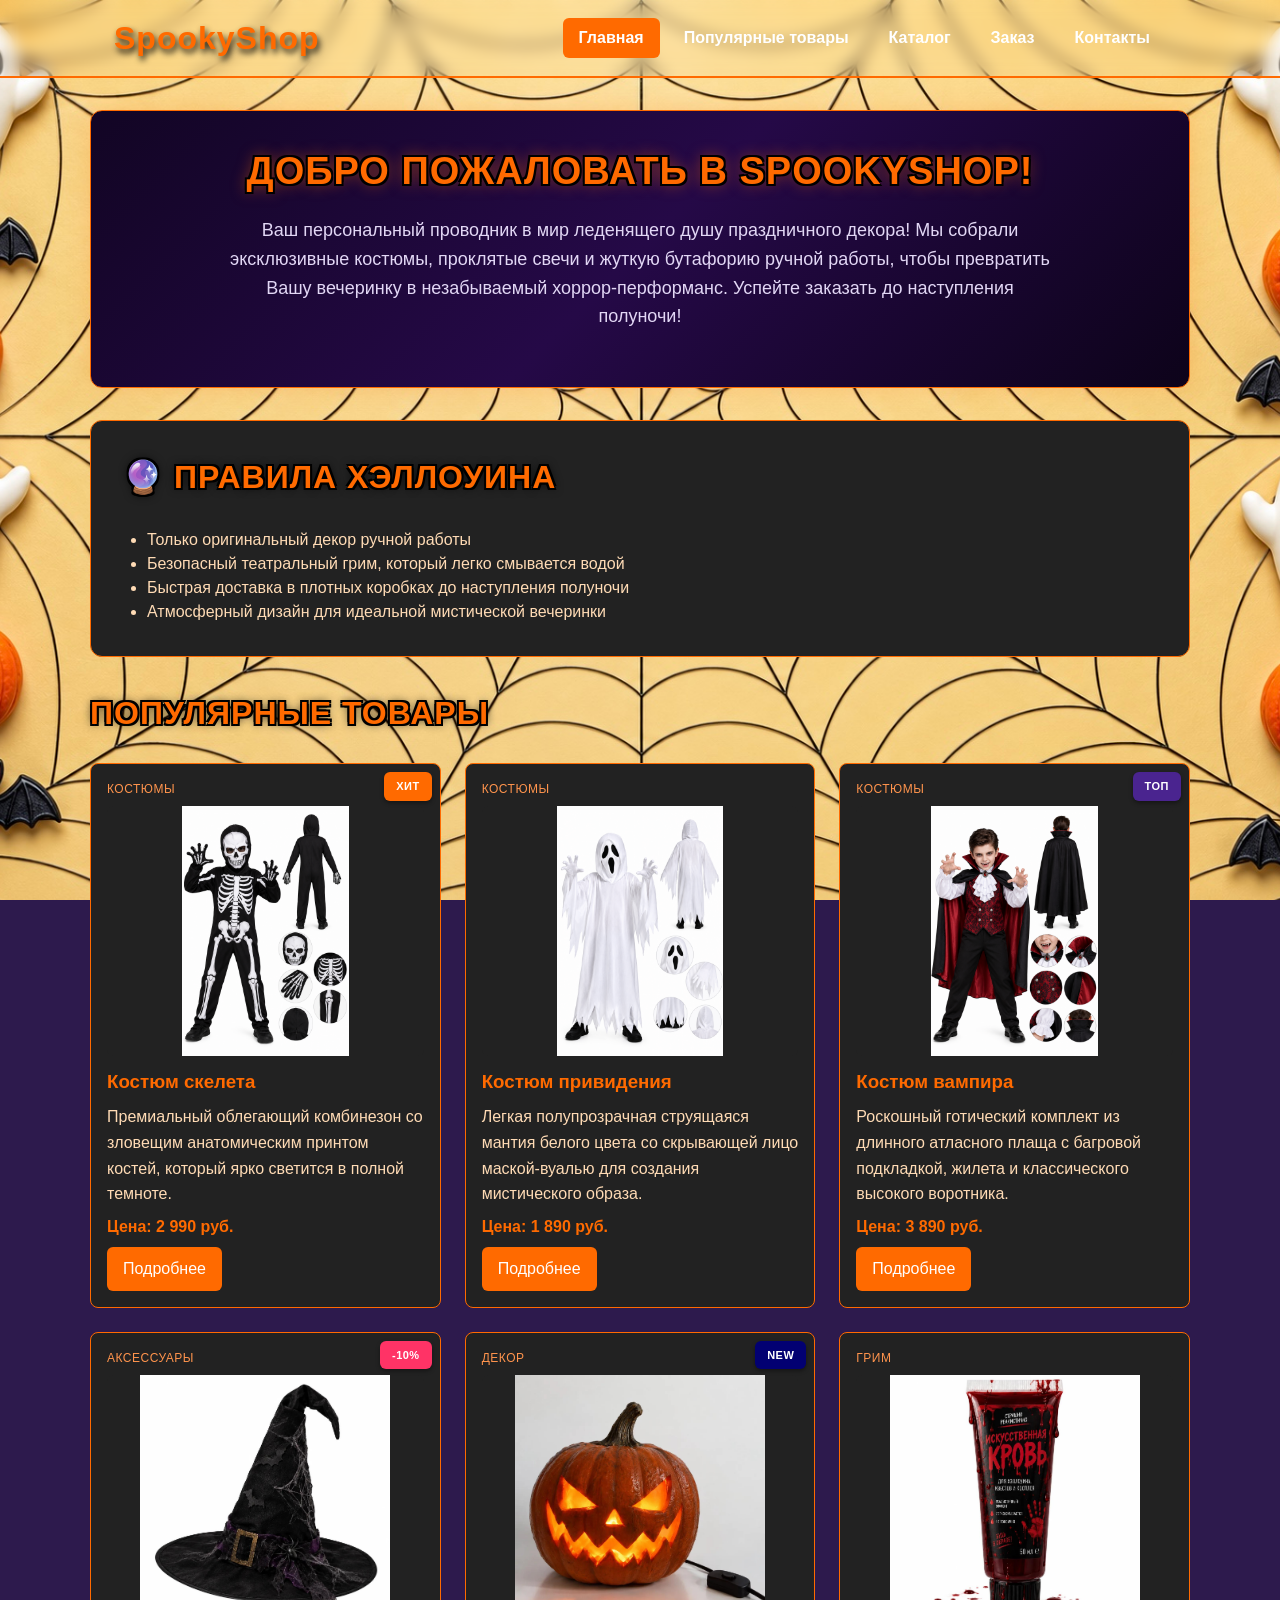
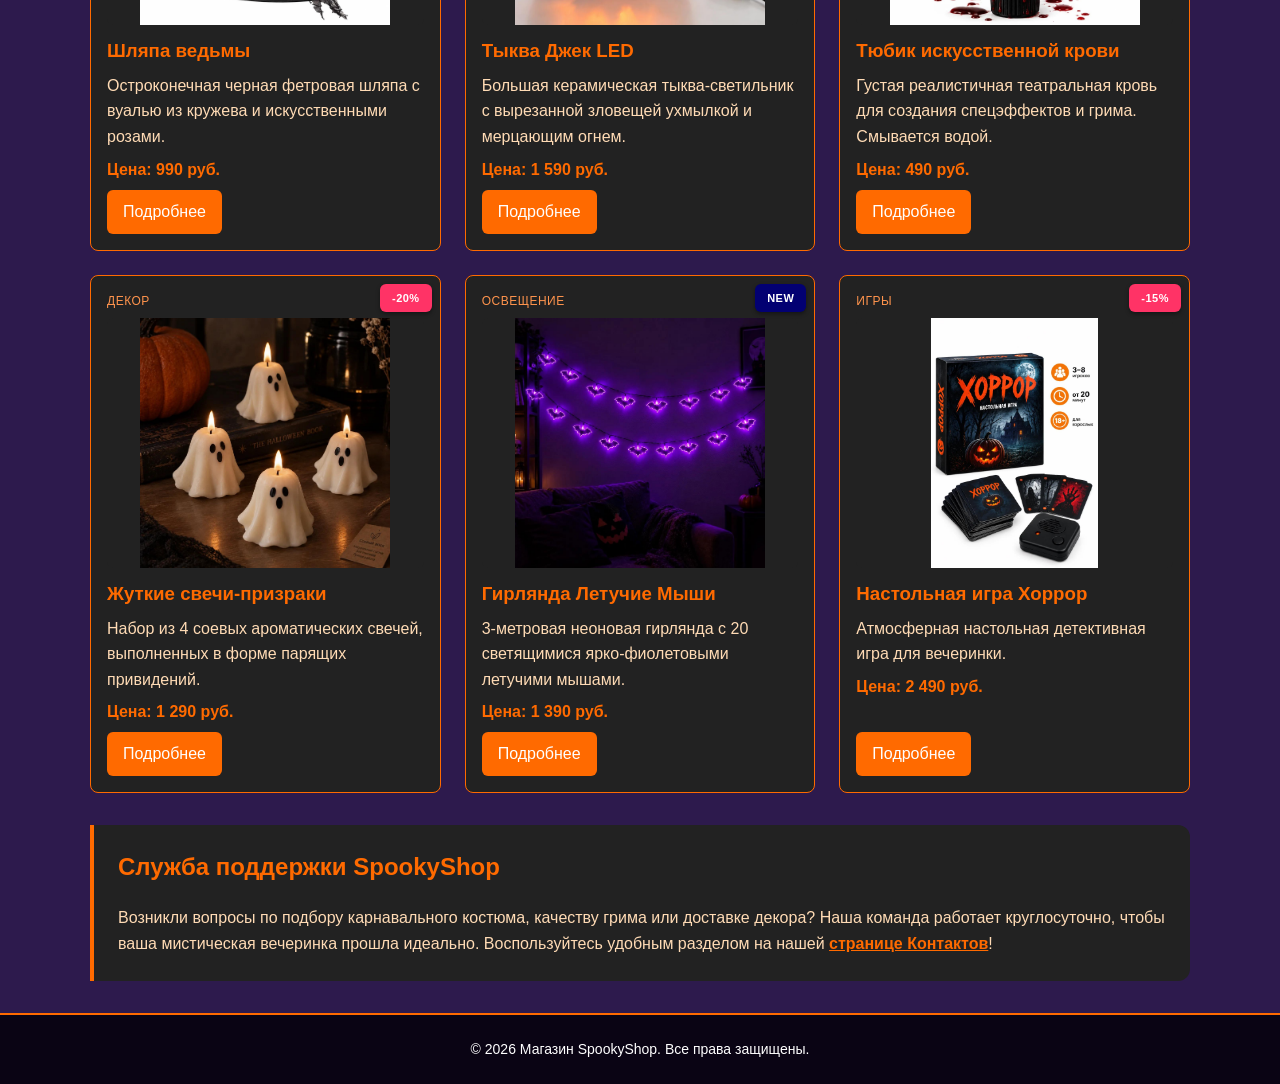
==== index.html @ b0ec61a9 "Add files via upload" ====
<!DOCTYPE html>
<html lang="ru">
<head>
  <meta charset="UTF-8">
  <meta name="viewport" content="width=device-width, initial-scale=1.0">
  <meta name="description" content="Магазин жуткого декора SpookyShop: эксклюзивные костюмы, проклятые свечи и бутафория ручной работы на Хэллоуин.">
  <meta property="og:type" content="website">
  <meta property="og:title" content="SpookyShop — Магазин декора и костюмов на Хэллоуин">
  <meta property="og:description" content="Закажите эксклюзивный хэллоуинский декор ручной работы и карнавальные костюмы с доставкой до полуночи!">
  <meta property="og:image" content="https://natashaaannn.github.io/images/skeleton.png">
  <title>SpookyShop</title>
  <link rel="stylesheet" href="css/style.css">
  <script src="js/main.js" defer></script>
</head>
<body>

  <header class="site-header">
    <div class="site-header__inner">
      <a class="site-header__logo" href="index.html">SpookyShop</a>
      <nav class="site-nav" aria-label="Основная навигация">
        <ul class="site-nav__list">
          <li class="site-nav__item"><a class="site-nav__link site-nav__link--active" href="index.html">Главная</a></li>
          <li class="site-nav__item"><a class="site-nav__link" href="index.html#popular">Популярные товары</a></li>
          <li class="site-nav__item"><a class="site-nav__link" href="catalog.html">Каталог</a></li>
          <li class="site-nav__item"><a class="site-nav__link" href="order.html">Заказ</a></li>
          <li class="site-nav__item"><a class="site-nav__link" href="contacts.html">Контакты</a></li>
        </ul>
      </nav>
    </div>
  </header>

  <main class="main-content">
    <section class="hero">
      <h1 class="hero__title">Добро пожаловать в SpookyShop!</h1>
      <p class="hero__text">
        Ваш персональный проводник в мир леденящего душу праздничного декора! 
        Мы собрали эксклюзивные костюмы, проклятые свечи и жуткую бутафорию ручной работы, 
        чтобы превратить Вашу вечеринку в незабываемый хоррор-перформанс. 
        Успейте заказать до наступления полуночи!
      </p>
    </section>

    <section class="section section--card" id="advantages">
      <h2 class="section__title">🔮 ПРАВИЛА ХЭЛЛОУИНА</h2>
      <ul class="section__list">
        <li>Только оригинальный декор ручной работы</li>
        <li>Безопасный театральный грим, который легко смывается водой</li>
        <li>Быстрая доставка в плотных коробках до наступления полуночи</li>
        <li>Атмосферный дизайн для идеальной мистической вечеринки</li>
      </ul>
    </section>

    <section class="section" id="popular">
      <h2 class="section__title">Популярные товары</h2>
      <div class="products-grid">
        <!-- 1. Костюм скелета -->
        <article class="product-card">
          <span class="product-card__badge product-card__badge--hit">ХИТ</span>
          <span class="product-card__category">Костюмы</span>
          <img class="product-card__image" src="images/skeleton.png" alt="Костюм скелета">
          <h3 class="product-card__title">Костюм скелета</h3>
          <p class="product-card__description">Премиальный облегающий комбинезон со зловещим анатомическим принтом костей, который ярко светится в полной темноте.</p>
          <p class="product-card__price">Цена: 2 990 руб.</p>
          <a class="button button--primary product-card__button" href="product.html">Подробнее</a>
        </article>

        <!-- 2. Костюм привидения -->
        <article class="product-card">
          <span class="product-card__category">Костюмы</span>
          <img class="product-card__image" src="images/ghost.png" alt="Костюм привидения">
          <h3 class="product-card__title">Костюм привидения</h3>
          <p class="product-card__description">Легкая полупрозрачная струящаяся мантия белого цвета со скрывающей лицо маской-вуалью для создания мистического образа.</p>
          <p class="product-card__price">Цена: 1 890 руб.</p>
          <a class="button button--primary product-card__button" href="product.html">Подробнее</a>
        </article>

        <!-- 3. Костюм вампира -->
        <article class="product-card">
          <span class="product-card__badge product-card__badge--top">ТОП</span>
          <span class="product-card__category">Костюмы</span>
          <img class="product-card__image" src="images/vampire.png" alt="Костюм вампира">
          <h3 class="product-card__title">Костюм вампира</h3>
          <p class="product-card__description">Роскошный готический комплект из длинного атласного плаща с багровой подкладкой, жилета и классического высокого воротника.</p>
          <p class="product-card__price">Цена: 3 890 руб.</p>
          <a class="button button--primary product-card__button" href="product.html">Подробнее</a>
        </article>

        <!-- 4. Шляпа ведьмы -->
        <article class="product-card">
          <span class="product-card__badge product-card__badge--discount">-10%</span>
          <span class="product-card__category">Аксессуары</span>
          <img class="product-card__image" src="images/witch.png" alt="Шляпа ведьмы">
          <h3 class="product-card__title">Шляпа ведьмы</h3>
          <p class="product-card__description">Остроконечная черная фетровая шляпа с вуалью из кружева и искусственными розами.</p>
          <p class="product-card__price">Цена: 990 руб.</p>
          <a class="button button--primary product-card__button" href="product.html">Подробнее</a>
        </article>

        <!-- 5. Тыква -->
        <article class="product-card">
          <span class="product-card__badge product-card__badge--new">NEW</span>
          <span class="product-card__category">Декор</span>
          <img class="product-card__image" src="images/pumpkin.png" alt="Тыква Джек">
          <h3 class="product-card__title">Тыква Джек LED</h3>
          <p class="product-card__description">Большая керамическая тыква-светильник с вырезанной зловещей ухмылкой и мерцающим огнем.</p>
          <p class="product-card__price">Цена: 1 590 руб.</p>
          <a class="button button--primary product-card__button" href="product.html">Подробнее</a>
        </article>

        <!-- 6. Тюбик искусственной крови -->
        <article class="product-card">
          <span class="product-card__category">Грим</span>
          <img class="product-card__image" src="images/blood.png" alt="Искусственная кровь">
          <h3 class="product-card__title">Тюбик искусственной крови</h3>
          <p class="product-card__description">Густая реалистичная театральная кровь для создания спецэффектов и грима. Смывается водой.</p>
          <p class="product-card__price">Цена: 490 руб.</p>
          <a class="button button--primary product-card__button" href="product.html">Подробнее</a>
        </article>

        <!-- 7. Свечи -->
        <article class="product-card">
          <span class="product-card__badge product-card__badge--discount">-20%</span>
          <span class="product-card__category">Декор</span>
          <img class="product-card__image" src="images/candle.png" alt="Свечи-призраки">
          <h3 class="product-card__title">Жуткие свечи-призраки</h3>
          <p class="product-card__description">Набор из 4 соевых ароматических свечей, выполненных в форме парящих привидений.</p>
          <p class="product-card__price">Цена: 1 290 руб.</p>
          <a class="button button--primary product-card__button" href="product.html">Подробнее</a>
        </article>

        <!-- 8. Фиолетовая гирлянда -->
        <article class="product-card">
          <span class="product-card__badge product-card__badge--new">NEW</span>
          <span class="product-card__category">Освещение</span>
          <img class="product-card__image" src="images/garland.png" alt="Гирлянда Летучие Мыши">
          <h3 class="product-card__title">Гирлянда Летучие Мыши</h3>
          <p class="product-card__description">3-метровая неоновая гирлянда с 20 светящимися ярко-фиолетовыми летучими мышами.</p>
          <p class="product-card__price">Цена: 1 390 руб.</p>
          <a class="button button--primary product-card__button" href="product.html">Подробнее</a>
        </article>

        <!-- 9. Настольная игра -->
        <article class="product-card">
          <span class="product-card__badge product-card__badge--discount">-15%</span>
          <span class="product-card__category">Игры</span>
          <img class="product-card__image" src="images/game.png" alt="Настольная игра Хоррор">
          <h3 class="product-card__title">Настольная игра Хоррор</h3>
          <p class="product-card__description">Атмосферная настольная детективная игра для вечеринки.</p>
          <p class="product-card__price">Цена: 2 490 руб.</p>
          <a class="button button--primary product-card__button" href="product.html">Подробнее</a>
        </article>
      </div>

      <aside class="aside-info">
        <h2 class="aside-info__title">Служба поддержки SpookyShop</h2>
        <p class="aside-info__text">
          Возникли вопросы по подбору карнавального костюма, качеству грима или доставке декора? Наша команда работает круглосуточно, чтобы ваша мистическая вечеринка прошла идеально. Воспользуйтесь удобным разделом на нашей <a href="contacts.html" class="aside-info__link">странице Контактов</a>!
        </p>
      </aside>
    </section>
  </main>

  <footer class="site-footer">
    <div class="site-footer__inner">
      <p class="site-footer__copy">&copy; 2026 Магазин SpookyShop. Все права защищены.</p>
    </div>
  </footer>

</body>
</html>
---- css/style.css ----
:root {
  --color-bg: #2d1a4d;
  --color-text: #ff6a00;
  --color-muted: #ff944d;
  --color-primary: #ff6a00;
  --color-primary-dark: #cc5200;
  --color-border: #ff6a00;
  --color-border-input: #ff6a00;
  --color-surface: #0a0414;
  --color-surface-card: #222222;
  --color-surface-accent: #6f666a;
  --color-surface-aside: #222222;
  --color-danger: #ff3366;
  --color-success: #00ff66;
  --color-success-bg: rgba(0, 255, 102, 0.1);
  --color-white: #ffffff;

  --space-xs: 4px;
  --space-sm: 8px;
  --space-md: 16px;
  --space-lg: 24px;
  --space-xl: 32px;

  --radius-sm: 6px;
  --radius-md: 8px;
  --radius-lg: 12px;

  --container-width: 1100px;
}

* {
  box-sizing: border-box;
}

body {
  margin: 0;
  font-family: Arial, sans-serif;
  line-height: 1.5;
  color: var(--color-text);
  background-color: var(--color-bg);
  background-image: url('../images/fon.png');
  background-size: cover;
  background-repeat: no-repeat;
  background-attachment: fixed;
  background-position: center;


display: flex;
  flex-direction: column;
  min-height: 100vh;
}


.main-content {
  flex: 1 0 auto;
}

header,
main,
footer {
  background-color: transparent !important;
}

html {
  scroll-behavior: smooth;
}

.button {
  display: inline-block;
  padding: 10px var(--space-md);
  font: inherit;
  text-decoration: none;
  border-radius: var(--radius-sm);
  border: none;
  cursor: pointer;
  transition: background-color 0.2s ease, color 0.2s ease;
}

.button--primary {
  color: var(--color-white);
  background-color: var(--color-primary);
}

.button--primary:hover {
  background-color: var(--color-primary-dark);
  color: var(--color-white);
}

.button--secondary {
  color: var(--color-primary);
  background-color: transparent;
  border: 1px solid var(--color-primary);
}

.button--secondary:hover {
  color: var(--color-white);
  background-color: var(--color-primary);
}

.button:focus-visible {
  outline: 2px solid var(--color-primary);
  outline-offset: 2px;
}

.button:disabled,
.button--disabled {
  opacity: 0.6;
  cursor: not-allowed;
}


/* Блок шапки сайта */
.site-header {
  background-color: rgba(10, 4, 20, 0.95);
  backdrop-filter: blur(8px);
  border-bottom: 2px solid var(--color-primary);
  position: sticky;
  top: 0;
  z-index: 100;
  padding: 10px 0;
}

.site-header__inner {
  max-width: var(--container-width);
  margin: 0 auto;
  padding: 0 var(--space-lg);
  display: flex;
  justify-content: space-between;
  align-items: center;
}

.site-header__logo {
  font-weight: 700;
  color: var(--color-primary);
  text-decoration: none;
  font-size: 32px;
  letter-spacing: 1px;
  padding: var(--space-xs) 0;
  text-shadow: 2px 4px 6px rgba(0, 0, 0, 0.9);
}

/* Блок навигации */
.site-nav__list {
  display: flex;
  flex-wrap: wrap;
  align-items: center;
  gap: var(--space-sm);
  padding: 0;
  margin: 0;
  list-style: none;
}

.site-nav__link {
  display: inline-block;
  padding: var(--space-sm) var(--space-md);
  color: #ffffff;
  text-decoration: none;
  border-radius: var(--radius-sm);
  font-weight: 700;
  font-size: 16px;
  transition: background-color 0.2s ease, color 0.2s ease;
}

.site-nav__link:hover,
.site-nav__link--active {
  color: var(--color-white);
  background-color: var(--color-primary);
}

.site-nav__link:focus-visible {
  outline: 2px solid var(--color-primary);
  outline-offset: 3px;
}

.hero {
  max-width: var(--container-width);
  margin: var(--space-xl) auto;
  padding: var(--space-xl) var(--space-lg);
  background: linear-gradient(135deg, #120524 0%, #250947 50%, #0d031a 100%);
  border: 1px solid var(--color-border);
  border-radius: var(--radius-lg);
  color: var(--color-white);
  box-shadow: 0 0 25px rgba(255, 106, 0, 0.2);
  text-align: center;
}

.hero__title {
  margin-top: 0;
  font-size: 38px;
  color: #ff6a00;
  text-transform: uppercase;
  letter-spacing: 1px;
  text-shadow:
    2px 2px 0px #000000,
    -2px -2px 0px #000000,
    2px -2px 0px #000000,
    -2px 2px 0px #000000,
    0 0 15px rgba(255, 106, 0, 0.6);
  margin-bottom: var(--space-md);
}

.hero__text {
  max-width: 820px;
  margin: 0 auto var(--space-lg);
  font-size: 18px;
  line-height: 1.6;
  color: #e2d7f5;
}

.section {
  max-width: var(--container-width);
  margin: 0 auto var(--space-xl);
  scroll-margin-top: 100px;
}

.section--card {
  background-color: var(--color-surface-card) !important;
  padding: var(--space-xl) !important;
  border-radius: var(--radius-lg) !important;
  border: 1px solid var(--color-border) !important;
  margin: var(--space-xl) auto !important;
  box-sizing: border-box !important;
  color: #ffdbb5;
}

.section__title {
  margin-top: 0;
  color: var(--color-primary);
  text-shadow:
    2px 2px 0px #000000,
    -2px -2px 0px #000000,
    2px -2px 0px #000000,
    -2px 2px 0px #000000,
    0 0 10px rgba(0, 0, 0, 0.9);
  font-size: 32px;
  text-transform: uppercase;
  letter-spacing: 1px;
}

.section__list {
  margin-bottom: 0;
  padding-left: var(--space-lg);
  margin-top: var(--space-sm);
}

/* Блок сетки товаров */
.products-grid {
  display: grid;
  grid-template-columns: repeat(3, 1fr);
  gap: var(--space-lg);
}

/* Блок карточки товара */
.product-card {
  position: relative;
  display: flex;
  flex-direction: column;
  gap: var(--space-sm);
  padding: var(--space-md);
  border: 1px solid var(--color-border);
  border-radius: var(--radius-md);
  background-color: var(--color-surface-card);
  transition: border-color 0.2s ease, box-shadow 0.2s ease;
}

.product-card:hover {
  border-color: var(--color-white);
  box-shadow: 0 0 15px rgba(255, 106, 0, 0.4);
}

.product-card__image {
  width: 100%;
  height: 250px;
  object-fit: contain;
  border-radius: var(--radius-sm);
  margin-bottom: var(--space-xs);
  background-color: var(--color-surface-card);
}

/* Позиционирование бейджей на карточках товаров */
.product-card__badge {
  position: absolute;
  top: var(--space-sm);
  right: var(--space-sm);
  padding: 6px 12px;
  font-size: 11px;
  font-weight: 700;
  color: var(--color-white) !important;
  border-radius: var(--radius-sm);
  z-index: 1;
  text-transform: uppercase;
  letter-spacing: 0.5px;
  border: none !important;
  box-shadow: 0 2px 4px rgba(0, 0, 0, 0.4);
}

.product-card__badge--hit {
  background-color: var(--color-primary) !important;
}

.product-card__badge--top {
  background-color: #4a248f !important;
}

.product-card__badge--new {
  background-color: #020072 !important;
}

.product-card__badge--discount {
  background-color: var(--color-danger) !important;
}

.product-card__category {
  font-size: 12px;
  color: var(--color-muted);
  text-transform: uppercase;
  letter-spacing: 0.5px;
}

.product-card__title {
  margin: 0;
  color: var(--color-primary);
}

.product-card__description {
  margin: 0;
  color: #ffdbb5;
  text-align: left;
  line-height: 1.6;
}

.product-card__price {
  margin: 0;
  font-weight: 700;
  color: var(--color-primary);
}

.product-card__button {
  margin-top: auto;
  align-self: flex-start;
}

/* Блок хлебных крошек */
.breadcrumbs {
  max-width: var(--container-width);
  margin: var(--space-md) auto;
  font-size: 14px;
  font-weight: 700;
  color: #ffffff;
  text-shadow: 1px 1px 2px rgba(0, 0, 0, 0.8);
}

.breadcrumbs__link {
  color: #ffffff;
  text-decoration: none;
  transition: color 0.2s ease;
}

.breadcrumbs__link:hover {
  color: var(--color-primary);
  text-decoration: underline;
}

.breadcrumbs__current::before {
  content: " / ";
  color: #ffffff;
  text-shadow: 1px 1px 2px rgba(0, 0, 0, 0.8);
}

/* Блок боковой панели */
.aside-info {
  max-width: var(--container-width);
  margin: var(--space-xl) auto;
  padding: var(--space-lg);
  border-left: 4px solid var(--color-primary);
  background-color: var(--color-surface-card);
  border-radius: 0 var(--radius-lg) var(--radius-lg) 0;
}

.aside-info__link {
  color: var(--color-primary) !important;
  text-decoration: underline !important;
  font-weight: 700;
  transition: color 0.2s ease;
}

.aside-info__link:hover {
  color: var(--color-white) !important;
}

.aside-info__title {
  margin-top: 0;
  color: var(--color-primary);
}

.aside-info__text {
  margin: 0;
  color: #ffdbb5;
  line-height: 1.6;
}

/* Блок подвала сайта */
.site-footer {
  background-color: var(--color-surface) !important; 
  border-top: 2px solid var(--color-primary); 
  color: var(--color-white) !important;
  text-align: center;
  padding: var(--space-lg) 0;
  font-size: 14px;
}

.site-footer__copy {
  color: var(--color-white) !important;
  margin: 0 !important;
}

.product-detail {
  display: grid !important;
  grid-template-columns: 400px 1fr !important;
  gap: var(--space-xl) !important;
  align-items: start !important;
  margin-bottom: var(--space-xl) !important;
}

.product-detail__image-wrapper {
  background-color: #1a1a1a !important;
  padding: var(--space-md) !important;
  border-radius: var(--radius-md) !important;
  border: 1px solid var(--color-border) !important;
  box-sizing: border-box !important;
  width: 100% !important;
}

.product-detail__image {
  width: 100% !important;
  height: auto !important;
  display: block !important;
  border-radius: var(--radius-sm) !important;
}

.product-detail__info {
  color: #ffdbb5 !important;
  text-align: left !important;
}

.product-detail__title {
  color: var(--color-primary) !important;
  margin-top: 0 !important;
  font-size: 36px;
  text-transform: uppercase;
}

.product-detail__description {
  line-height: 1.6 !important;
  font-size: 16px;
  margin-bottom: var(--space-lg) !important;
}

.product-detail__price {
  font-size: 24px !important;
  font-weight: 700;
  color: var(--color-primary) !important;
  margin-bottom: var(--space-lg) !important;
}

.product-detail__button {
  padding: 14px 40px !important;
}

.product-detail__specs {
  margin-top: var(--space-xl) !important;
  border-top: 1px solid var(--color-border) !important;
  padding-top: var(--space-xl) !important;
}

.product-detail__specs-title {
  color: var(--color-primary) !important;
  text-transform: uppercase;
  font-size: 20px;
}

.product-table {
  width: 100%;
  margin: var(--space-lg) auto;
  border-collapse: collapse;
  font-size: 16px;
}

.product-table__th,
.product-table__td {
  padding: 12px var(--space-md);
  text-align: left;
  border-bottom: 1px solid var(--color-border);
}

.product-table__th {
  background-color: var(--color-surface-aside);
  font-weight: 700;
  color: var(--color-text);
}

/* Элегантная подсветка строк таблицы при наведении мышки строго по БЭМ */
.product-table tbody tr:hover {
  background-color: var(--color-surface-accent) !important;
}

.catalog-layout {
  max-width: var(--container-width);
  margin: 0 auto var(--space-xl);
  display: grid;
  grid-template-columns: 260px 1fr;
  grid-template-areas: "filters products";
  gap: var(--space-lg);
  align-items: start;
}

.catalog-filters {
  grid-area: filters;
  padding: var(--space-md);
  border: 1px solid var(--color-border);
  border-radius: var(--radius-md);
  background-color: var(--color-surface-card);
}

/* Правая колонка с товарами */
.catalog-products {
  grid-area: products;
  display: flex !important;
  flex-direction: column !important;
  gap: var(--space-md) !important;
}

.catalog-products__title {
  color: var(--color-primary) !important; 
  margin-top: 0 !important; 
  margin-bottom: var(--space-xs) !important;
  font-size: 24px !important; 
  text-transform: uppercase !important; 
  letter-spacing: 1px !important;
  text-shadow: 2px 2px 0px #000000, -2px -2px 0px #000000; 
  text-align: left !important; 
}

.catalog-products {
  grid-area: products;
}

.filters-form__fieldset {
  border: 1px solid var(--color-border) !important;
  border-radius: var(--radius-md) !important; 
  padding: var(--space-md) !important;
  margin-bottom: var(--space-md) !important;
}


.filters-form__legend {
  color: var(--color-primary) !important;
  font-weight: 700 !important;
  padding: 0 var(--space-xs) !important; 
}

.filters-form__label {
  display: block;
  margin-bottom: var(--space-sm);
}

.filters-form__input {
  background-color: #1d1c1f !important; 
  color: #ff6a00 !important; 
  border: 2px solid var(--color-border) !important; 
  padding: 10px var(--space-sm) !important;
  border-radius: var(--radius-sm) !important; 
  width: 100% !important;
  margin-bottom: var(--space-xs) !important; 
  font-weight: bold !important;
}

.filters-form__input::placeholder {
  color: rgba(255, 106, 0, 0.6) !important; 
}

.filters-form__button {
  width: 100% !important; 
  padding: 12px !important;
  font-weight: 700 !important;
  text-transform: uppercase !important;
  margin-top: var(--space-lg) !important; 
  border-radius: var(--radius-sm) !important; 
  border: none !important;
}

.order-form__field {
  margin-bottom: var(--space-md);
}

.order-form__label {
  display: block;
  margin-bottom: var(--space-xs);
}

.order-form__input,
.order-form__select,
.order-form__textarea {
  width: 100% !important;
  box-sizing: border-box !important;
  background-color: #1d1c1f !important;
  color: #ffffff !important;
  border: 1px solid var(--color-border) !important;
  padding: 12px var(--space-md) !important;
  border-radius: var(--radius-sm) !important;
  font: inherit !important;
}

.order-form__textarea {
  resize: vertical;
}

.order-form__help {
  display: block;
  margin-top: var(--space-xs);
  color: var(--color-muted);
}

.order-form__input:hover,
.order-form__select:hover,
.order-form__textarea:hover {
  border-color: #ffffff !important;
}

.order-form__input:focus-visible,
.order-form__select:focus-visible,
.order-form__textarea:focus-visible {
  outline: 2px solid var(--color-primary);
  outline-offset: 3px;
}

.order-form__actions {
  display: flex;
  gap: var(--space-md);
  margin-top: var(--space-lg);
}

.order-form__input[type="date"],
.order-form__select {
  color-scheme: dark !important;
}

.order-form__input::placeholder,
.order-form__textarea::placeholder {
  color: rgba(255, 255, 255, 0.5) !important;
}

/* Выравнивание галочки и текста согласия в одну ровную строчку */
.order-form__field-checkbox {
  display: flex !important;
  flex-direction: row !important;
  align-items: center !important;
  justify-content: flex-start !important;
  gap: 12px !important;
  margin: var(--space-sm) 0 var(--space-md) 0 !important;
  width: 100% !important;
  color: #ffdbb5 !important;
}

.order-form__checkbox {
  width: 18px !important;
  height: 18px !important;
  margin: 0 !important;
  flex-shrink: 0 !important;
  cursor: pointer !important;
}

.order-form__field-checkbox .order-form__label {
  display: inline-block !important;
  width: auto !important;
  margin: 0 !important;
  font-size: 14px !important;
  line-height: 1.4 !important;
  cursor: pointer !important;
}

[aria-invalid="true"] {
  border-color: var(--color-danger);
}

.success-message {
  max-width: var(--container-width);
  margin: var(--space-lg) auto;
  padding: var(--space-md);
  border-left: 4px solid var(--color-success);
  background-color: var(--color-success-bg);
}

.section--card-compact {
  background-color: var(--color-surface-card) !important;
  padding: var(--space-lg) !important;
  border-radius: var(--radius-lg) !important;
  border: 1px solid var(--color-border) !important;
  box-shadow: 0 4px 20px rgba(0, 0, 0, 0.6) !important;
  margin: var(--space-xl) auto !important;
}

.section--card-compact .section__text,
.section--card-compact .section__list--contacts {
  color: #ffdbb5 !important;
}

.section--card-compact .section__list--contacts {
  padding-left: 0 !important;
  list-style-type: none !important;
}

/* Контейнер интерактивной карты по центру экрана */
.map-container {
  width: 540px !important;
  height: 400px !important;
  margin: 0 auto var(--space-xl) auto !important;
  border-radius: var(--radius-md) !important;
  overflow: hidden !important;
  border: 1px solid var(--color-border) !important;
  box-shadow: 0 4px 20px rgba(0, 0, 0, 0.5) !important;
}

.section--card-compact {
  background-color: var(--color-surface-card) !important;
  padding: var(--space-lg) !important;
  border-radius: var(--radius-lg) !important;
  border: 1px solid var(--color-border) !important;
  box-shadow: 0 4px 20px rgba(0, 0, 0, 0.6) !important;
  margin: var(--space-xl) auto !important;
}

.section--card-compact .section__text,
.section--card-compact .section__list--contacts {
  color: #ffdbb5 !important;
}

.section--card-compact .section__list--contacts {
  padding-left: 0 !important;
  list-style-type: none !important;
}

/* Контейнер интерактивной карты по центру экрана */
.map-container {
  width: 540px !important;
  height: 400px !important;
  margin: 0 auto var(--space-xl) auto !important;
  border-radius: var(--radius-md) !important;
  overflow: hidden !important;
  border: 1px solid var(--color-border) !important;
  box-shadow: 0 4px 20px rgba(0, 0, 0, 0.5) !important;
}

.order-dialog {
  width: min(100% - 32px, 560px);
  padding: var(--space-lg);
  border: none;
  border-radius: var(--radius-lg);
}

.order-dialog::backdrop {
  background-color: rgba(0, 0, 0, 0.5);
}

.order-dialog--white {
  background-color: #ffffff !important;
  color: #000000 !important;
  padding: 32px !important;
  border-radius: 12px !important;
  border: none !important;
}

.order-dialog__title--black {
  color: #000000 !important;
  margin: 0 0 24px 0 !important;
  font-family: Arial, sans-serif !important;
  font-size: 24px !important;
  font-weight: 700 !important;
}

.order-form--modal-gap {
  gap: 16px !important;
}

.order-form__label--black {
  color: #000000 !important;
  font-weight: 700 !important;
  font-size: 14px !important;
  margin-bottom: 8px !important;
}

.order-form__input--modal-white {
  background-color: #ffffff !important;
  color: #000000 !important;
  border: 1px solid #cccccc !important;
  padding: 12px !important;
  border-radius: 6px !important;
}

.order-form__field-checkbox--modal-layout {
  display: flex !important;
  align-items: center !important;
  gap: 10px !important;
  margin: 16px 0 24px 0 !important;
}

.order-form__label--modal-checkbox-black {
  color: #000000 !important;
  font-size: 14px !important;
  cursor: pointer !important;
  font-weight: 700 !important;
  display: inline-block !important;
}
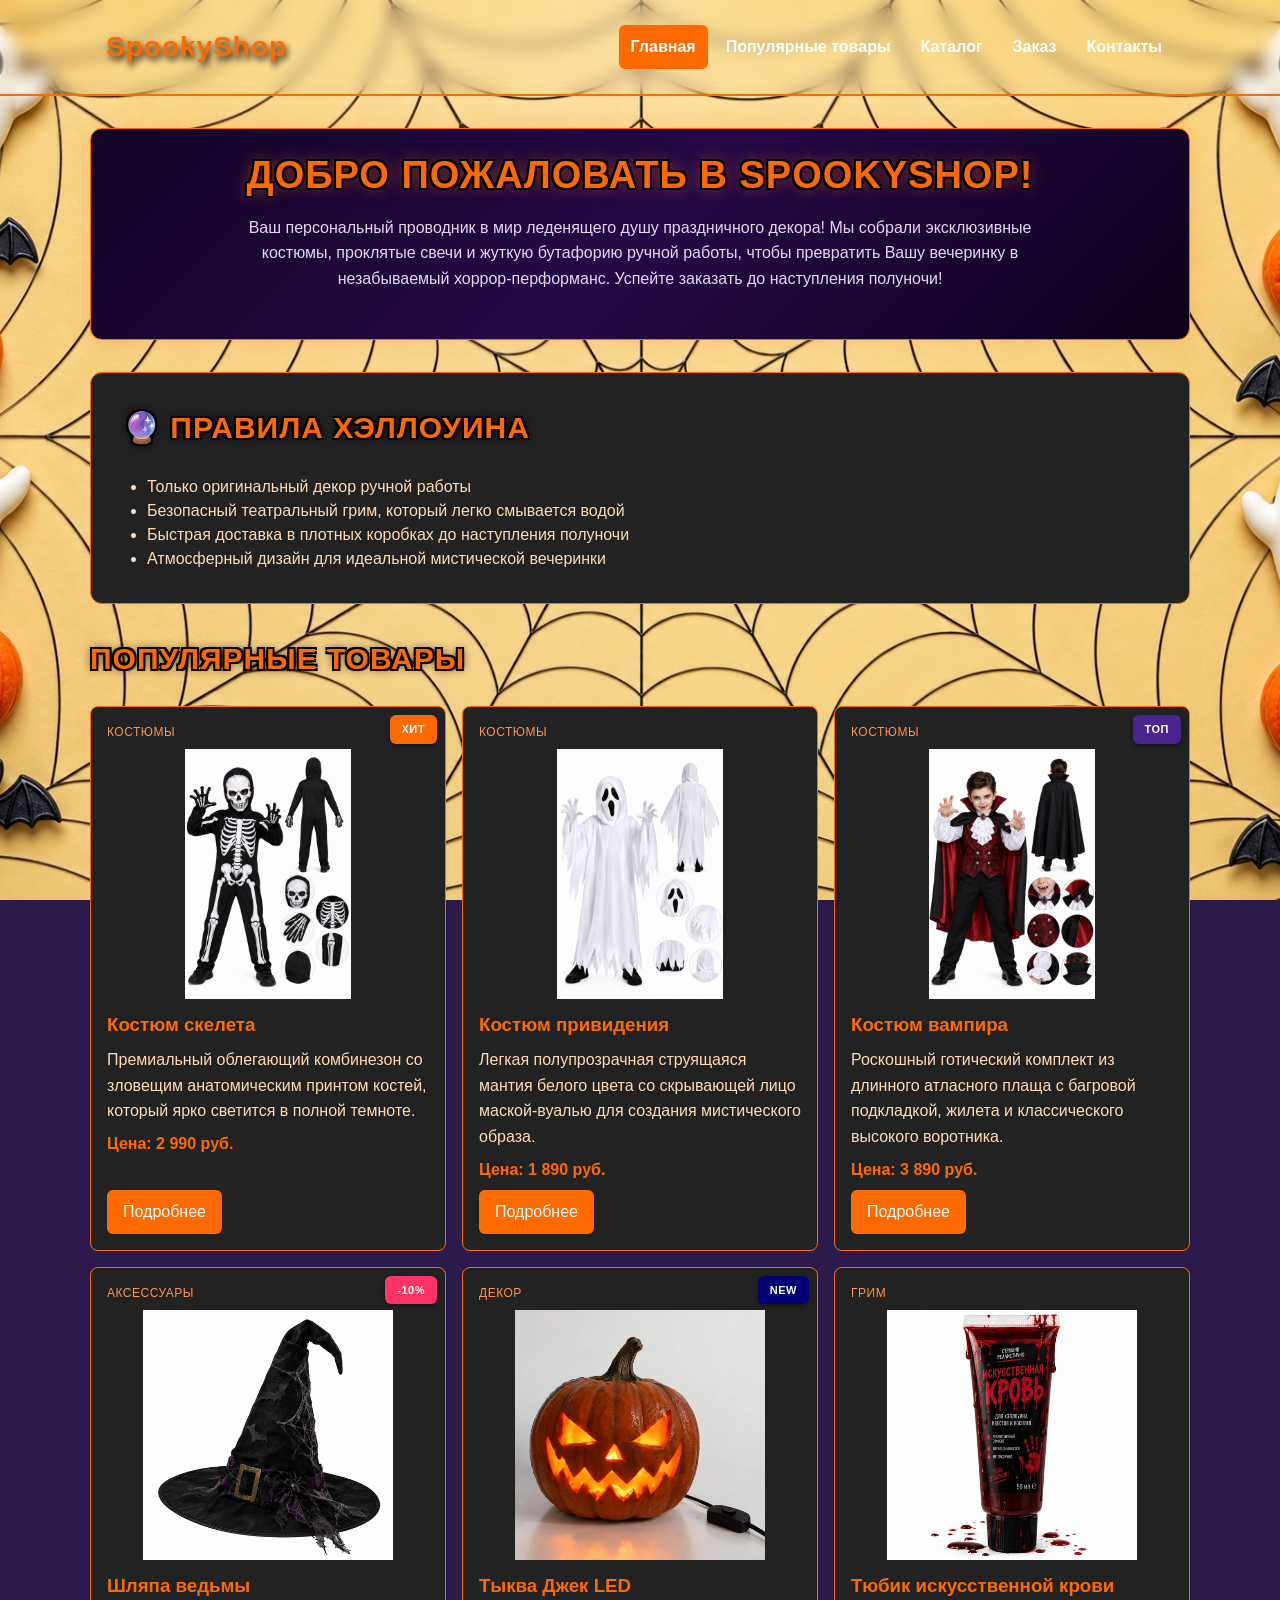
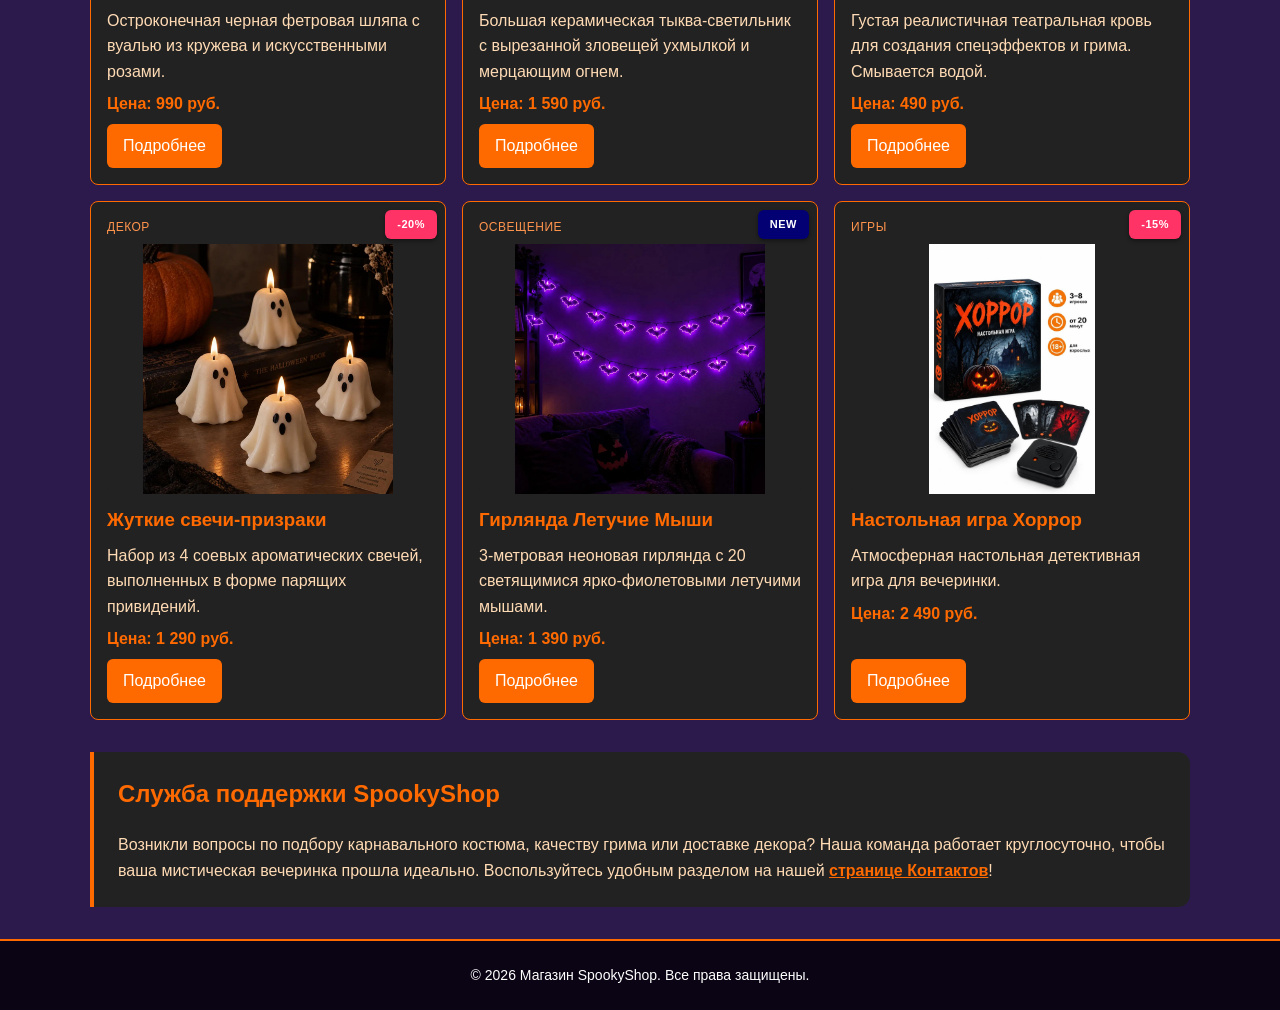
==== commit 09f889b9: "feat: add responsive layout and images" ====
--- a/index.html
+++ b/index.html
@@ -10,6 +10,7 @@
   <meta property="og:image" content="https://natashaaannn.github.io/images/skeleton.png">
   <title>SpookyShop</title>
   <link rel="stylesheet" href="css/style.css">
+  <link rel="stylesheet" href="css/responsive.css">
   <script src="js/main.js" defer></script>
 </head>
 <body>
@@ -57,7 +58,13 @@
         <article class="product-card">
           <span class="product-card__badge product-card__badge--hit">ХИТ</span>
           <span class="product-card__category">Костюмы</span>
-          <img class="product-card__image" src="images/skeleton.png" alt="Костюм скелета">
+          <img
+            class="product-card__image"
+            src="images/skeleton.png"
+            srcset="images/skeleton-480.png 480w, images/skeleton-960.png 960w, images/skeleton.png 1024w"
+            sizes="(max-width: 639px) 100vw, (max-width: 1023px) 50vw, 33vw"
+            alt="Костюм скелета"
+            loading="lazy">
           <h3 class="product-card__title">Костюм скелета</h3>
           <p class="product-card__description">Премиальный облегающий комбинезон со зловещим анатомическим принтом костей, который ярко светится в полной темноте.</p>
           <p class="product-card__price">Цена: 2 990 руб.</p>
@@ -67,7 +74,13 @@
         <!-- 2. Костюм привидения -->
         <article class="product-card">
           <span class="product-card__category">Костюмы</span>
-          <img class="product-card__image" src="images/ghost.png" alt="Костюм привидения">
+          <img
+            class="product-card__image"
+            src="images/ghost.png"
+            srcset="images/ghost-480.png 480w, images/ghost-960.png 960w, images/ghost.png 1024w"
+            sizes="(max-width: 639px) 100vw, (max-width: 1023px) 50vw, 33vw"
+            alt="Костюм привидения"
+            loading="lazy">
           <h3 class="product-card__title">Костюм привидения</h3>
           <p class="product-card__description">Легкая полупрозрачная струящаяся мантия белого цвета со скрывающей лицо маской-вуалью для создания мистического образа.</p>
           <p class="product-card__price">Цена: 1 890 руб.</p>
@@ -78,7 +91,13 @@
         <article class="product-card">
           <span class="product-card__badge product-card__badge--top">ТОП</span>
           <span class="product-card__category">Костюмы</span>
-          <img class="product-card__image" src="images/vampire.png" alt="Костюм вампира">
+          <img
+            class="product-card__image"
+            src="images/vampire.png"
+            srcset="images/vampire-480.png 480w, images/vampire-960.png 960w, images/vampire.png 1024w"
+            sizes="(max-width: 639px) 100vw, (max-width: 1023px) 50vw, 33vw"
+            alt="Костюм вампира"
+            loading="lazy">
           <h3 class="product-card__title">Костюм вампира</h3>
           <p class="product-card__description">Роскошный готический комплект из длинного атласного плаща с багровой подкладкой, жилета и классического высокого воротника.</p>
           <p class="product-card__price">Цена: 3 890 руб.</p>
@@ -89,7 +108,13 @@
         <article class="product-card">
           <span class="product-card__badge product-card__badge--discount">-10%</span>
           <span class="product-card__category">Аксессуары</span>
-          <img class="product-card__image" src="images/witch.png" alt="Шляпа ведьмы">
+          <img
+            class="product-card__image"
+            src="images/witch.png"
+            srcset="images/witch-480.png 480w, images/witch-960.png 960w, images/witch.png 1254w"
+            sizes="(max-width: 639px) 100vw, (max-width: 1023px) 50vw, 33vw"
+            alt="Шляпа ведьмы"
+            loading="lazy">
           <h3 class="product-card__title">Шляпа ведьмы</h3>
           <p class="product-card__description">Остроконечная черная фетровая шляпа с вуалью из кружева и искусственными розами.</p>
           <p class="product-card__price">Цена: 990 руб.</p>
@@ -100,7 +125,13 @@
         <article class="product-card">
           <span class="product-card__badge product-card__badge--new">NEW</span>
           <span class="product-card__category">Декор</span>
-          <img class="product-card__image" src="images/pumpkin.png" alt="Тыква Джек">
+          <img
+            class="product-card__image"
+            src="images/pumpkin.png"
+            srcset="images/pumpkin-480.png 480w, images/pumpkin-960.png 960w, images/pumpkin.png 1254w"
+            sizes="(max-width: 639px) 100vw, (max-width: 1023px) 50vw, 33vw"
+            alt="Тыква Джек"
+            loading="lazy">
           <h3 class="product-card__title">Тыква Джек LED</h3>
           <p class="product-card__description">Большая керамическая тыква-светильник с вырезанной зловещей ухмылкой и мерцающим огнем.</p>
           <p class="product-card__price">Цена: 1 590 руб.</p>
@@ -110,7 +141,13 @@
         <!-- 6. Тюбик искусственной крови -->
         <article class="product-card">
           <span class="product-card__category">Грим</span>
-          <img class="product-card__image" src="images/blood.png" alt="Искусственная кровь">
+          <img
+            class="product-card__image"
+            src="images/blood.png"
+            srcset="images/blood-480.png 480w, images/blood-960.png 960w, images/blood.png 1254w"
+            sizes="(max-width: 639px) 100vw, (max-width: 1023px) 50vw, 33vw"
+            alt="Искусственная кровь"
+            loading="lazy">
           <h3 class="product-card__title">Тюбик искусственной крови</h3>
           <p class="product-card__description">Густая реалистичная театральная кровь для создания спецэффектов и грима. Смывается водой.</p>
           <p class="product-card__price">Цена: 490 руб.</p>
@@ -121,7 +158,13 @@
         <article class="product-card">
           <span class="product-card__badge product-card__badge--discount">-20%</span>
           <span class="product-card__category">Декор</span>
-          <img class="product-card__image" src="images/candle.png" alt="Свечи-призраки">
+          <img
+            class="product-card__image"
+            src="images/candle.png"
+            srcset="images/candle-480.png 480w, images/candle-960.png 960w, images/candle.png 1254w"
+            sizes="(max-width: 639px) 100vw, (max-width: 1023px) 50vw, 33vw"
+            alt="Свечи-призраки"
+            loading="lazy">
           <h3 class="product-card__title">Жуткие свечи-призраки</h3>
           <p class="product-card__description">Набор из 4 соевых ароматических свечей, выполненных в форме парящих привидений.</p>
           <p class="product-card__price">Цена: 1 290 руб.</p>
@@ -132,7 +175,13 @@
         <article class="product-card">
           <span class="product-card__badge product-card__badge--new">NEW</span>
           <span class="product-card__category">Освещение</span>
-          <img class="product-card__image" src="images/garland.png" alt="Гирлянда Летучие Мыши">
+          <img
+            class="product-card__image"
+            src="images/garland.png"
+            srcset="images/garland-480.png 480w, images/garland-960.png 960w, images/garland.png 1254w"
+            sizes="(max-width: 639px) 100vw, (max-width: 1023px) 50vw, 33vw"
+            alt="Гирлянда Летучие Мыши"
+            loading="lazy">
           <h3 class="product-card__title">Гирлянда Летучие Мыши</h3>
           <p class="product-card__description">3-метровая неоновая гирлянда с 20 светящимися ярко-фиолетовыми летучими мышами.</p>
           <p class="product-card__price">Цена: 1 390 руб.</p>
@@ -143,7 +192,13 @@
         <article class="product-card">
           <span class="product-card__badge product-card__badge--discount">-15%</span>
           <span class="product-card__category">Игры</span>
-          <img class="product-card__image" src="images/game.png" alt="Настольная игра Хоррор">
+          <img
+            class="product-card__image"
+            src="images/game.png"
+            srcset="images/game-480.png 480w, images/game-960.png 960w, images/game.png 1024w"
+            sizes="(max-width: 639px) 100vw, (max-width: 1023px) 50vw, 33vw"
+            alt="Настольная игра Хоррор"
+            loading="lazy">
           <h3 class="product-card__title">Настольная игра Хоррор</h3>
           <p class="product-card__description">Атмосферная настольная детективная игра для вечеринки.</p>
           <p class="product-card__price">Цена: 2 490 руб.</p>
--- a/css/responsive.css
+++ b/css/responsive.css
@@ -0,0 +1,419 @@
+/* Общие правила */
+img,
+video {
+  max-width: 100%;
+}
+
+.hero,
+.section,
+.catalog-layout {
+  width: calc(100% - 32px);
+}
+
+/* Мобильная шапка */
+.site-header {
+  position: static;
+}
+
+.site-header__inner {
+  flex-direction: column;
+  gap: 12px;
+  padding: 12px 16px;
+}
+
+.site-header__logo {
+  font-size: 28px;
+  text-align: center;
+}
+
+/* Мобильная навигация */
+.site-nav {
+  width: 100%;
+}
+
+.site-nav__list {
+  flex-direction: column;
+  align-items: stretch;
+  gap: 6px;
+}
+
+.site-nav__link {
+  display: block;
+  text-align: center;
+  padding: 10px 12px;
+}
+
+/* Главный баннер */
+.hero {
+  padding: 24px 16px;
+}
+
+.hero__title {
+  font-size: 28px;
+  line-height: 1.2;
+}
+
+.hero__text {
+  font-size: 16px;
+}
+
+/* Заголовки разделов */
+.section__title {
+  font-size: 24px;
+}
+
+/* Карточки: одна колонка на телефоне */
+.products-grid {
+  grid-template-columns: minmax(0, 1fr);
+  gap: 16px;
+}
+
+.product-card {
+  min-width: 0;
+}
+
+/* Планшеты от 640px */
+@media (min-width: 640px) {
+  .products-grid {
+    grid-template-columns: repeat(2, minmax(0, 1fr));
+  }
+
+  .hero__title {
+    font-size: 34px;
+  }
+}
+
+/* Планшеты от 768px */
+@media (min-width: 768px) {
+  .site-nav__list {
+    flex-direction: row;
+    justify-content: center;
+    flex-wrap: wrap;
+  }
+
+  .hero__title {
+    font-size: 38px;
+  }
+
+  .section__title {
+    font-size: 30px;
+  }
+}
+
+/* Компьютеры от 1024px */
+@media (min-width: 1024px) {
+  .site-header {
+    position: sticky;
+    top: 0;
+  }
+
+  .site-header__inner {
+    flex-direction: row;
+    justify-content: space-between;
+    align-items: center;
+  }
+
+  .site-nav {
+    width: auto;
+  }
+
+  .site-nav__list {
+    flex-direction: row;
+  }
+
+  .products-grid {
+    grid-template-columns: repeat(3, minmax(0, 1fr));
+  }
+}
+
+/* Телефон — фильтры над товарами */
+.catalog-layout {
+  display: grid;
+  grid-template-columns: minmax(0, 1fr);
+  grid-template-areas:
+    "filters"
+    "products";
+  gap: 20px;
+  padding: 0 16px;
+}
+
+/* Блок фильтров */
+.catalog-filters {
+  grid-area: filters;
+  width: 100%;
+  min-width: 0;
+}
+
+/* Блок товаров */
+.catalog-products {
+  grid-area: products;
+  min-width: 0;
+}
+
+/* Поля цены */
+.filters-form__input {
+  width: 100%;
+  max-width: 100%;
+  min-width: 0;
+}
+
+/* Кнопка фильтров */
+.filters-form__button {
+  width: 100%;
+  min-height: 44px;
+}
+
+/* Одна колонка товаров */
+.catalog-products .products-grid {
+  display: grid;
+  grid-template-columns: minmax(0, 1fr);
+  gap: 16px;
+}
+
+/* Изображения товаров */
+.catalog-products .product-card__image {
+  width: 100%;
+  height: 220px;
+  object-fit: contain;
+}
+
+/* Планшет */
+@media (min-width: 640px) {
+  .catalog-products .products-grid {
+    grid-template-columns: repeat(2, minmax(0, 1fr));
+  }
+}
+
+/* Компьютер */
+@media (min-width: 1024px) {
+  .catalog-layout {
+    grid-template-columns: 260px minmax(0, 1fr);
+    grid-template-areas: "filters products";
+    padding: 0;
+  }
+
+  .catalog-products .products-grid {
+    grid-template-columns: repeat(3, minmax(0, 1fr));
+  }
+
+  .catalog-products .product-card__image {
+    height: 250px;
+  }
+}
+
+/* Телефон: изображение над описанием */
+.product-detail {
+  display: grid;
+  grid-template-columns: minmax(0, 1fr) !important;
+  gap: 20px;
+}
+
+/* Контейнер изображения */
+.product-detail__image-wrapper {
+  width: 100%;
+  max-width: 100%;
+  min-width: 0;
+}
+
+/* Изображение товара */
+.product-detail__image {
+  display: block;
+  width: 100%;
+  max-width: 100%;
+  height: auto;
+  object-fit: contain;
+}
+
+/* Информация о товаре */
+.product-detail__info {
+  min-width: 0;
+}
+
+.product-detail__title {
+  font-size: 26px;
+  line-height: 1.2;
+  overflow-wrap: break-word;
+}
+
+.product-detail__description {
+  font-size: 16px;
+  line-height: 1.6;
+}
+
+/* Цена */
+.product-detail__price {
+  font-size: 22px !important;
+}
+
+/* Кнопка заказа */
+.product-detail__button {
+  display: block;
+  width: 100%;
+  text-align: center;
+  min-height: 44px;
+}
+
+/* Таблица характеристик */
+.table-wrapper {
+  width: 100%;
+  max-width: 100%;
+  overflow-x: auto;
+  -webkit-overflow-scrolling: touch;
+}
+
+.product-table {
+  width: 100%;
+  min-width: 600px;
+}
+
+/* Планшеты от 768px */
+@media (min-width: 768px) {
+  .product-detail__title {
+    font-size: 32px;
+  }
+
+  .product-detail__button {
+    display: inline-block;
+    width: auto;
+  }
+}
+
+/* Компьютеры от 1024px */
+@media (min-width: 1024px) {
+  .product-detail {
+    grid-template-columns: 400px minmax(0, 1fr) !important;
+    gap: 32px;
+  }
+
+  .product-detail__title {
+    font-size: 36px;
+  }
+
+  .product-table {
+    min-width: 0;
+  }
+}
+
+/* Базовая мобильная версия */
+.order-form {
+  display: grid;
+  grid-template-columns: minmax(0, 1fr);
+  gap: 16px;
+}
+
+.order-form__field {
+  min-width: 0;
+  margin-bottom: 0;
+}
+
+.order-form__input,
+.order-form__select,
+.order-form__textarea {
+  width: 100%;
+  min-width: 0;
+  min-height: 44px;
+  max-width: 100%;
+}
+
+.order-form__textarea {
+  min-height: 120px;
+}
+
+/* Кнопка отправки */
+.order-form__button--submit {
+  width: 100%;
+  min-height: 44px;
+  text-align: center;
+}
+
+/* Планшеты и компьютеры */
+@media (min-width: 768px) {
+  .order-form:not(.order-form--modal-gap) {
+    grid-template-columns: repeat(2, minmax(0, 1fr));
+  }
+
+  /* Выбор товара занимает всю строку */
+  .order-form:not(.order-form--modal-gap)
+  .order-form__field:first-child {
+    grid-column: 1 / -1;
+  }
+
+  /* Комментарий занимает всю строку */
+  .order-form:not(.order-form--modal-gap)
+  .order-form__field:has(.order-form__textarea) {
+    grid-column: 1 / -1;
+  }
+
+  /* Согласие и кнопка тоже на всю строку */
+  .order-form__field-checkbox,
+  .order-form__button--submit {
+    grid-column: 1 / -1;
+  }
+
+  .order-form__button--submit {
+    width: auto;
+    justify-self: start;
+  }
+}
+
+/* Карта */
+.map-container {
+  width: 100%;
+  max-width: 540px;
+  margin-left: auto;
+  margin-right: auto;
+}
+
+.map-container iframe {
+  display: block;
+  width: 100%;
+  max-width: 100%;
+  border: 0;
+}
+
+/* Модальное окно */
+.order-dialog {
+  width: min(560px, calc(100% - 32px));
+  max-height: calc(100dvh - 32px);
+  overflow-y: auto;
+}
+
+/* Форма модального окна всегда
+   остаётся одноколоночной */
+.order-form--modal-gap {
+  grid-template-columns: minmax(0, 1fr);
+}
+
+/* Кнопки модального окна */
+.order-form__actions {
+  display: flex;
+  flex-direction: column;
+  gap: 12px;
+}
+
+.order-form__actions .button {
+  width: 100%;
+  min-height: 44px;
+}
+
+/* Телефон */
+@media (max-width: 639px) {
+  .order-dialog--white {
+    padding: 16px !important;
+  }
+
+  .order-dialog__title {
+    font-size: 22px !important;
+  }
+}
+
+/* Планшет и компьютер */
+@media (min-width: 640px) {
+  .order-form__actions {
+    flex-direction: row;
+  }
+
+  .order-form__actions .button {
+    width: auto;
+  }
+}
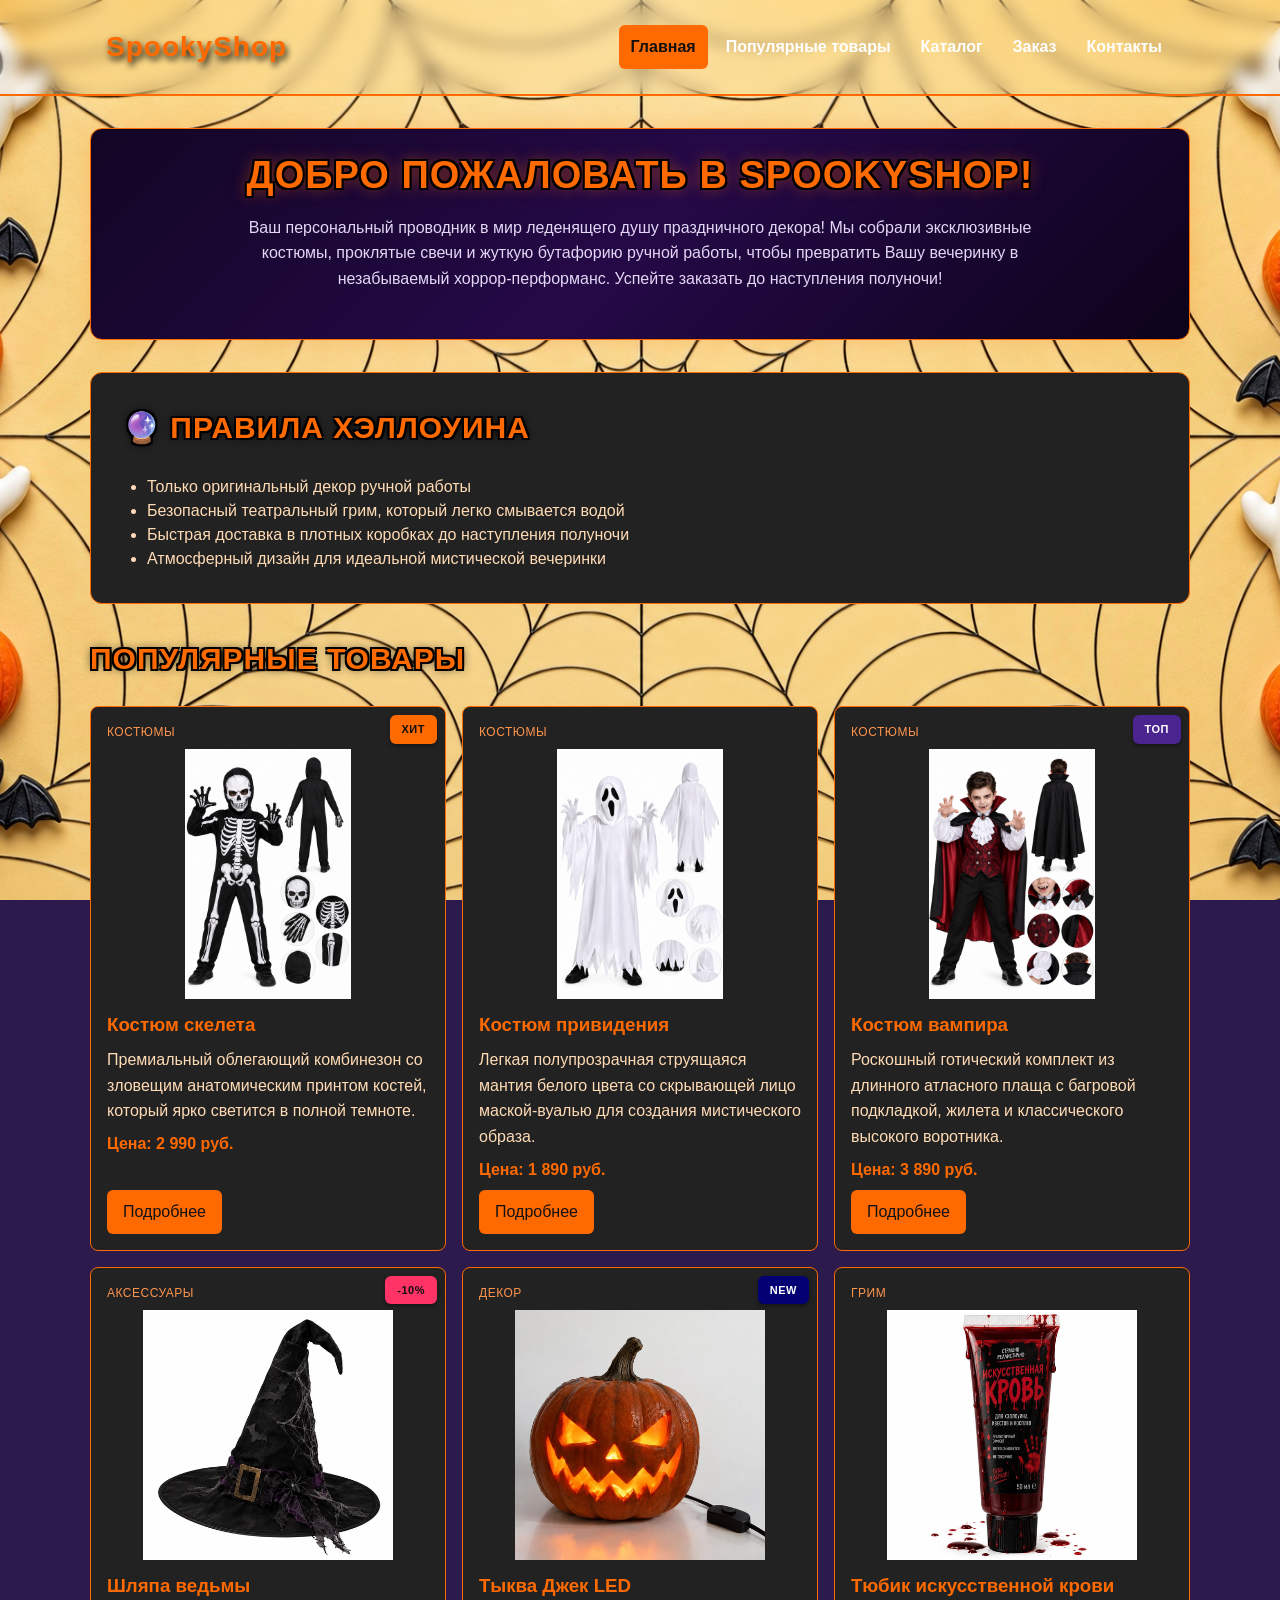
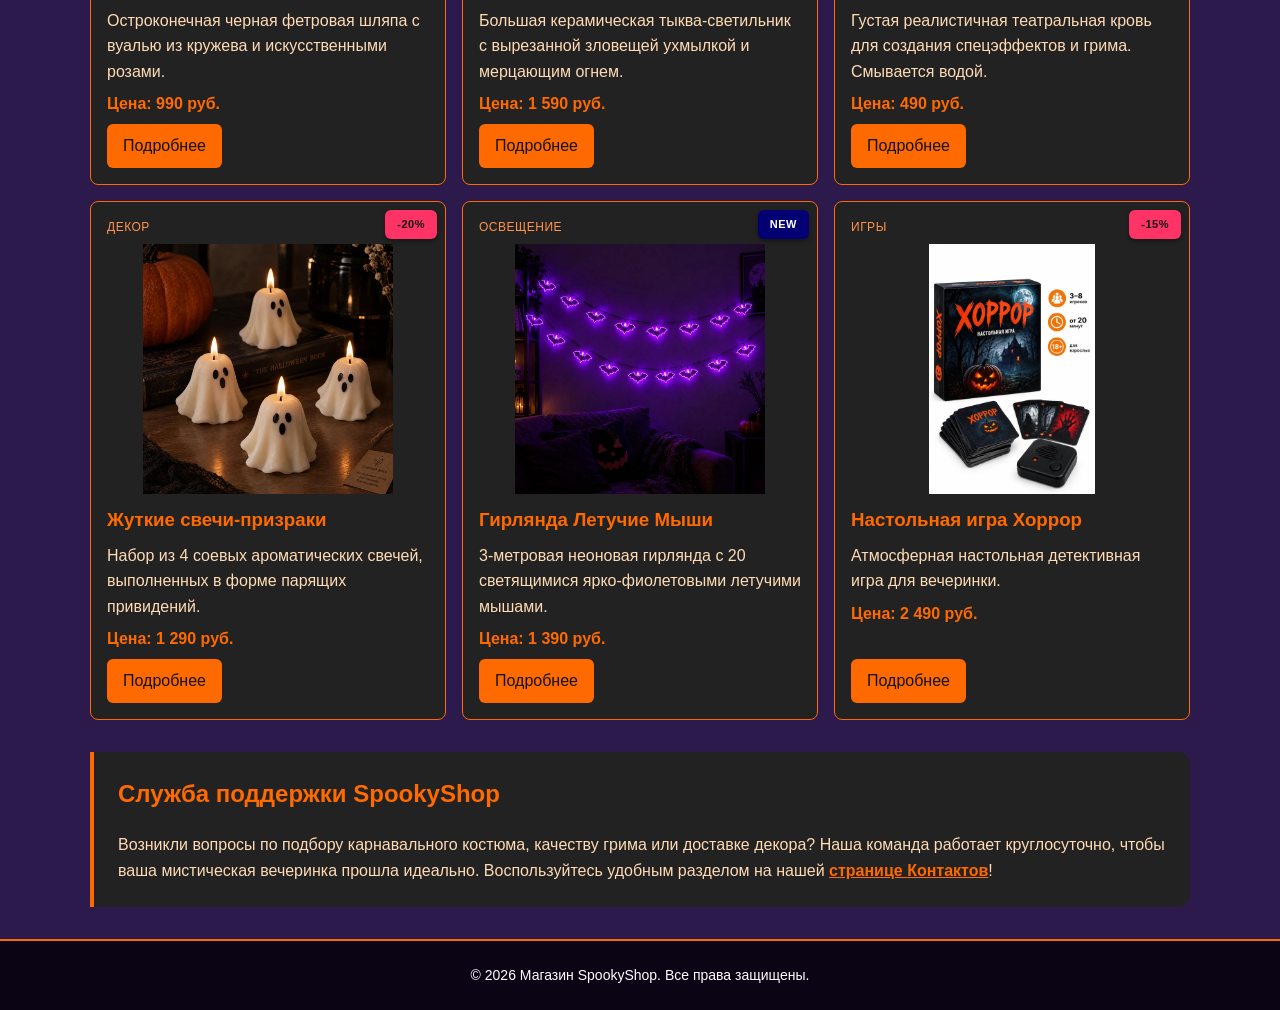
==== commit 926eb98b: "fix: improve accessibility and Lighthouse" ====
--- a/index.html
+++ b/index.html
@@ -15,12 +15,18 @@
 </head>
 <body>
 
+  <a class="skip-link" href="#main">    
+    Перейти к основному содержимому
+  </a>
+
   <header class="site-header">
     <div class="site-header__inner">
       <a class="site-header__logo" href="index.html">SpookyShop</a>
       <nav class="site-nav" aria-label="Основная навигация">
         <ul class="site-nav__list">
-          <li class="site-nav__item"><a class="site-nav__link site-nav__link--active" href="index.html">Главная</a></li>
+          <li class="site-nav__item"><a class="site-nav__link site-nav__link--active"
+   href="index.html"
+   aria-current="page">Главная</a></li>
           <li class="site-nav__item"><a class="site-nav__link" href="index.html#popular">Популярные товары</a></li>
           <li class="site-nav__item"><a class="site-nav__link" href="catalog.html">Каталог</a></li>
           <li class="site-nav__item"><a class="site-nav__link" href="order.html">Заказ</a></li>
@@ -30,7 +36,7 @@
     </div>
   </header>
 
-  <main class="main-content">
+ <main id="main" class="main-content" tabindex="-1">
     <section class="hero">
       <h1 class="hero__title">Добро пожаловать в SpookyShop!</h1>
       <p class="hero__text">
--- a/css/responsive.css
+++ b/css/responsive.css
@@ -417,3 +417,76 @@
     width: auto;
   }
 }
+
+.skip-link {
+  position: fixed;
+  top: -100px;
+  left: 16px;
+  z-index: 9999;
+
+  padding: 12px 16px;
+  border-radius: 6px;
+
+  background-color: #111111;
+  color: #ffffff;
+
+  font-size: 16px;
+  font-weight: 600;
+  text-decoration: none;
+}
+
+.skip-link:focus,
+.skip-link:focus-visible {
+  top: 16px;
+}
+
+/* Видимый фокус при управлении клавиатурой */
+:focus-visible {
+  outline: 3px solid #ffffff;
+  outline-offset: 3px;
+  box-shadow: 0 0 0 5px #111111;
+}
+
+/* Дополнительное выделение полей форм */
+input:focus-visible,
+select:focus-visible,
+textarea:focus-visible {
+  outline: 3px solid #ff8c00;
+  outline-offset: 3px;
+  box-shadow: 0 0 0 5px #111111;
+}
+
+/* Поддержка пользователей с уменьшенной анимацией */
+@media (prefers-reduced-motion: reduce) {
+  *,
+  *::before,
+  *::after {
+    scroll-behavior: auto !important;
+    animation-duration: 0.01ms !important;
+    animation-iteration-count: 1 !important;
+    transition-duration: 0.01ms !important;
+  }
+}
+
+/* Активный пункт навигации */
+.site-nav__link--active {
+  color: #111111;
+}
+
+/* Основные оранжевые кнопки */
+.button--primary {
+  color: #111111;
+}
+
+
+/* Практическая №13 — контрастность значков */
+
+/* Значок ХИТ */
+span.product-card__badge.product-card__badge--hit {
+  color: #111111 !important;
+}
+
+/* Значки скидок */
+span.product-card__badge.product-card__badge--discount {
+  color: #111111 !important;
+}
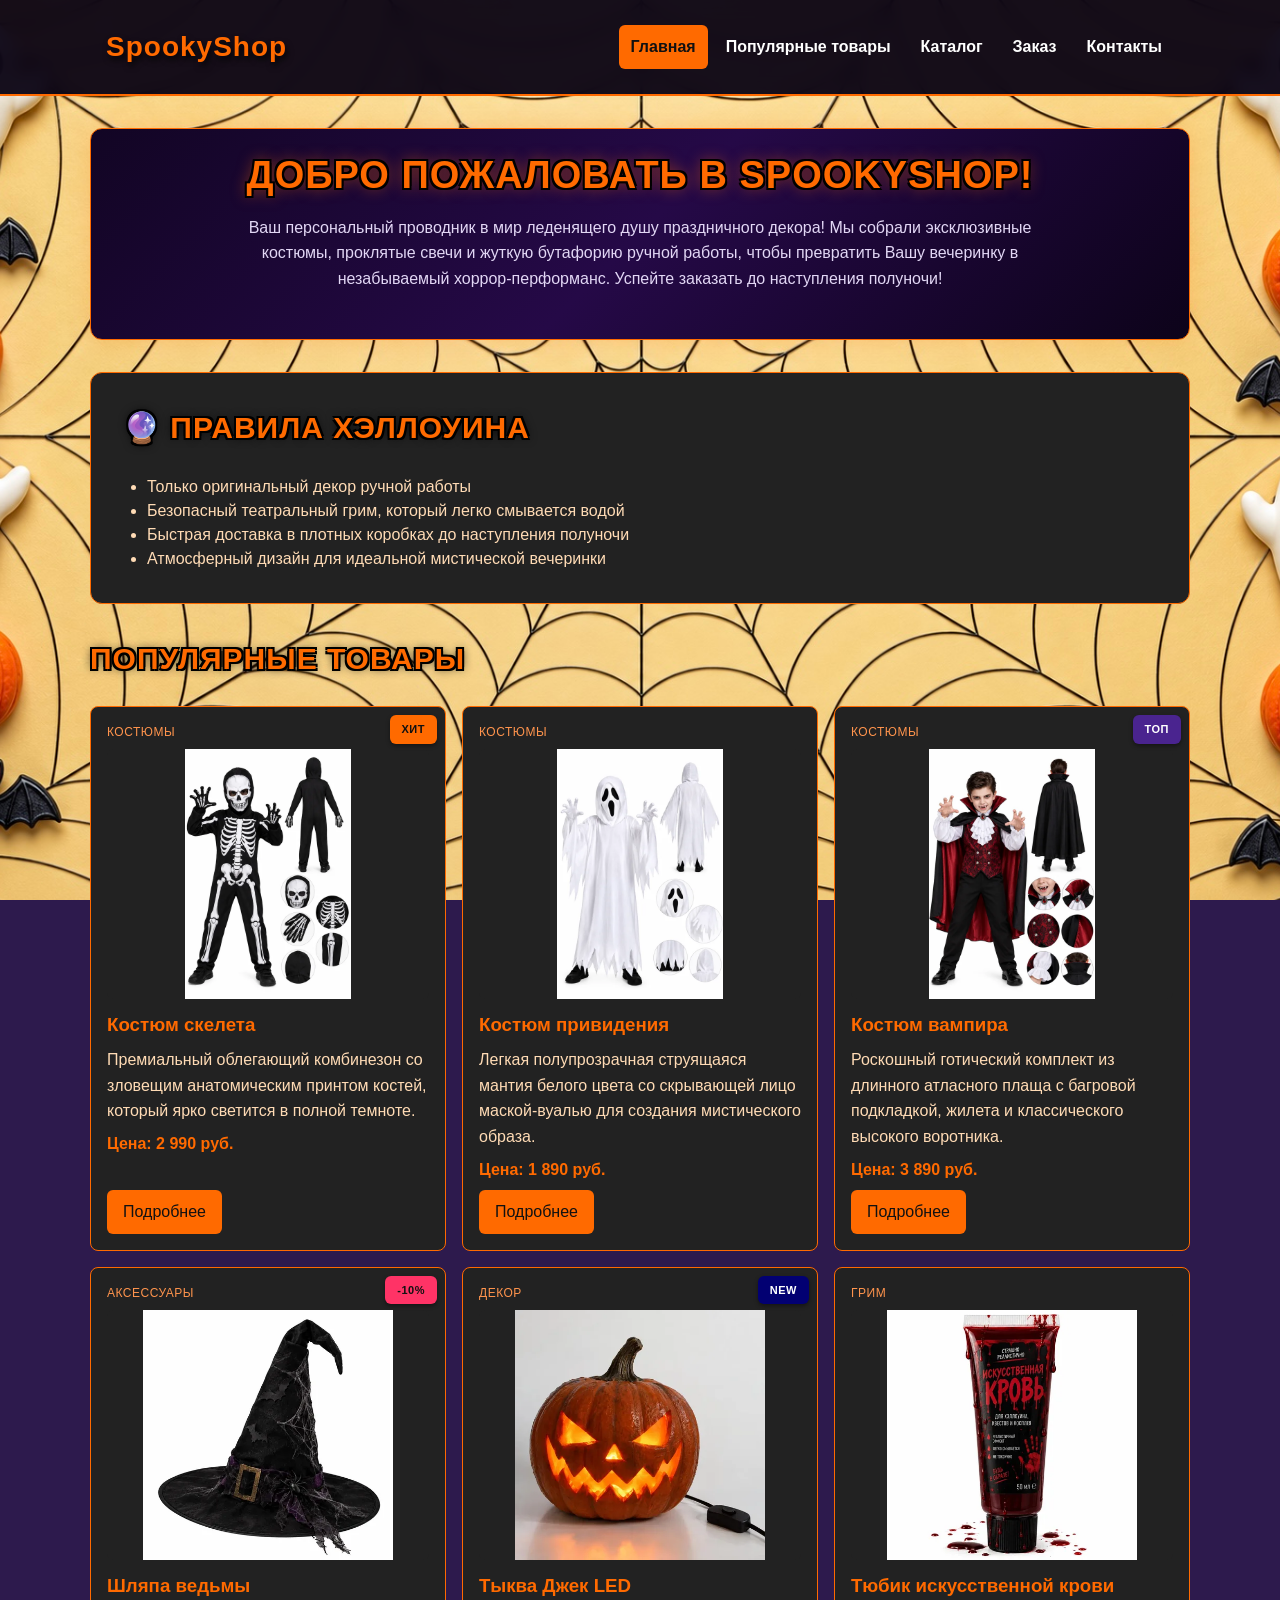
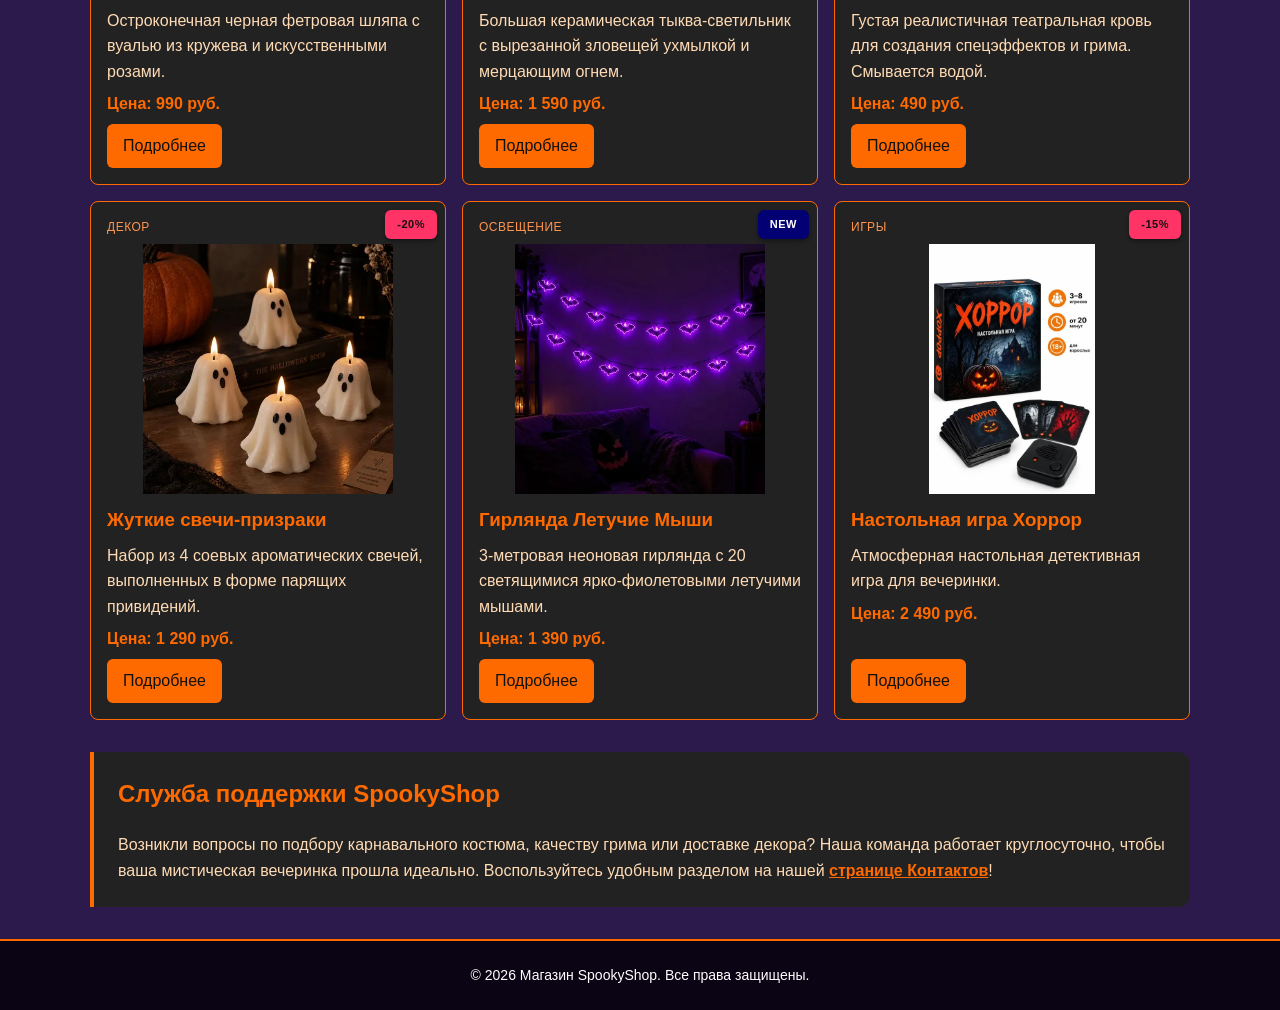
==== commit 9a8dd915: "Add files via upload" ====
--- a/index.html
+++ b/index.html
@@ -7,7 +7,7 @@
   <meta property="og:type" content="website">
   <meta property="og:title" content="SpookyShop — Магазин декора и костюмов на Хэллоуин">
   <meta property="og:description" content="Закажите эксклюзивный хэллоуинский декор ручной работы и карнавальные костюмы с доставкой до полуночи!">
-  <meta property="og:image" content="https://natashaaannn.github.io/images/skeleton.png">
+  <meta property="og:image" content="https://natashaaannn.github.io/kr3-responsive-shop/images/skeleton.png">
   <title>SpookyShop</title>
   <link rel="stylesheet" href="css/style.css">
   <link rel="stylesheet" href="css/responsive.css">
@@ -15,18 +15,17 @@
 </head>
 <body>
 
-  <a class="skip-link" href="#main">    
+  <a class="skip-link" href="#main">
     Перейти к основному содержимому
   </a>
 
   <header class="site-header">
     <div class="site-header__inner">
       <a class="site-header__logo" href="index.html">SpookyShop</a>
-      <nav class="site-nav" aria-label="Основная навигация">
+      <button class="site-nav__toggle" type="button" aria-controls="site-navigation" aria-expanded="false"><span aria-hidden="true">☰</span> <span>Меню</span></button>
+      <nav class="site-nav" id="site-navigation" aria-label="Основная навигация">
         <ul class="site-nav__list">
-          <li class="site-nav__item"><a class="site-nav__link site-nav__link--active"
-   href="index.html"
-   aria-current="page">Главная</a></li>
+          <li class="site-nav__item"><a class="site-nav__link site-nav__link--active" href="index.html" aria-current="page">Главная</a></li>
           <li class="site-nav__item"><a class="site-nav__link" href="index.html#popular">Популярные товары</a></li>
           <li class="site-nav__item"><a class="site-nav__link" href="catalog.html">Каталог</a></li>
           <li class="site-nav__item"><a class="site-nav__link" href="order.html">Заказ</a></li>
@@ -40,9 +39,9 @@
     <section class="hero">
       <h1 class="hero__title">Добро пожаловать в SpookyShop!</h1>
       <p class="hero__text">
-        Ваш персональный проводник в мир леденящего душу праздничного декора! 
-        Мы собрали эксклюзивные костюмы, проклятые свечи и жуткую бутафорию ручной работы, 
-        чтобы превратить Вашу вечеринку в незабываемый хоррор-перформанс. 
+        Ваш персональный проводник в мир леденящего душу праздничного декора!
+        Мы собрали эксклюзивные костюмы, проклятые свечи и жуткую бутафорию ручной работы,
+        чтобы превратить Вашу вечеринку в незабываемый хоррор-перформанс.
         Успейте заказать до наступления полуночи!
       </p>
     </section>
@@ -60,151 +59,179 @@
     <section class="section" id="popular">
       <h2 class="section__title">Популярные товары</h2>
       <div class="products-grid">
-        <!-- 1. Костюм скелета -->
+
         <article class="product-card">
           <span class="product-card__badge product-card__badge--hit">ХИТ</span>
           <span class="product-card__category">Костюмы</span>
-          <img
-            class="product-card__image"
-            src="images/skeleton.png"
-            srcset="images/skeleton-480.png 480w, images/skeleton-960.png 960w, images/skeleton.png 1024w"
-            sizes="(max-width: 639px) 100vw, (max-width: 1023px) 50vw, 33vw"
-            alt="Костюм скелета"
-            loading="lazy">
+          <picture>
+            <source type="image/webp" srcset="images/skeleton-480.webp 480w, images/skeleton-960.webp 960w, images/skeleton.webp 1024w" sizes="(max-width: 639px) 100vw, (max-width: 1023px) 50vw, 33vw">
+            <img
+              class="product-card__image"
+              src="images/skeleton.png"
+              width="1024" height="1536"
+              srcset="images/skeleton-480.png 480w, images/skeleton-960.png 960w, images/skeleton.png 1024w"
+              sizes="(max-width: 639px) 100vw, (max-width: 1023px) 50vw, 33vw"
+              alt="Костюм скелета"
+              loading="lazy">
+          </picture>
           <h3 class="product-card__title">Костюм скелета</h3>
           <p class="product-card__description">Премиальный облегающий комбинезон со зловещим анатомическим принтом костей, который ярко светится в полной темноте.</p>
           <p class="product-card__price">Цена: 2 990 руб.</p>
           <a class="button button--primary product-card__button" href="product.html">Подробнее</a>
         </article>
 
-        <!-- 2. Костюм привидения -->
         <article class="product-card">
           <span class="product-card__category">Костюмы</span>
-          <img
-            class="product-card__image"
-            src="images/ghost.png"
-            srcset="images/ghost-480.png 480w, images/ghost-960.png 960w, images/ghost.png 1024w"
-            sizes="(max-width: 639px) 100vw, (max-width: 1023px) 50vw, 33vw"
-            alt="Костюм привидения"
-            loading="lazy">
+          <picture>
+            <source type="image/webp" srcset="images/ghost-480.webp 480w, images/ghost-960.webp 960w, images/ghost.webp 1024w" sizes="(max-width: 639px) 100vw, (max-width: 1023px) 50vw, 33vw">
+            <img
+              class="product-card__image"
+              src="images/ghost.png"
+              width="1024" height="1536"
+              srcset="images/ghost-480.png 480w, images/ghost-960.png 960w, images/ghost.png 1024w"
+              sizes="(max-width: 639px) 100vw, (max-width: 1023px) 50vw, 33vw"
+              alt="Костюм привидения"
+              loading="lazy">
+          </picture>
           <h3 class="product-card__title">Костюм привидения</h3>
           <p class="product-card__description">Легкая полупрозрачная струящаяся мантия белого цвета со скрывающей лицо маской-вуалью для создания мистического образа.</p>
           <p class="product-card__price">Цена: 1 890 руб.</p>
           <a class="button button--primary product-card__button" href="product.html">Подробнее</a>
         </article>
 
-        <!-- 3. Костюм вампира -->
         <article class="product-card">
           <span class="product-card__badge product-card__badge--top">ТОП</span>
           <span class="product-card__category">Костюмы</span>
-          <img
-            class="product-card__image"
-            src="images/vampire.png"
-            srcset="images/vampire-480.png 480w, images/vampire-960.png 960w, images/vampire.png 1024w"
-            sizes="(max-width: 639px) 100vw, (max-width: 1023px) 50vw, 33vw"
-            alt="Костюм вампира"
-            loading="lazy">
+          <picture>
+            <source type="image/webp" srcset="images/vampire-480.webp 480w, images/vampire-960.webp 960w, images/vampire.webp 1024w" sizes="(max-width: 639px) 100vw, (max-width: 1023px) 50vw, 33vw">
+            <img
+              class="product-card__image"
+              src="images/vampire.png"
+              width="1024" height="1536"
+              srcset="images/vampire-480.png 480w, images/vampire-960.png 960w, images/vampire.png 1024w"
+              sizes="(max-width: 639px) 100vw, (max-width: 1023px) 50vw, 33vw"
+              alt="Костюм вампира"
+              loading="lazy">
+          </picture>
           <h3 class="product-card__title">Костюм вампира</h3>
           <p class="product-card__description">Роскошный готический комплект из длинного атласного плаща с багровой подкладкой, жилета и классического высокого воротника.</p>
           <p class="product-card__price">Цена: 3 890 руб.</p>
           <a class="button button--primary product-card__button" href="product.html">Подробнее</a>
         </article>
 
-        <!-- 4. Шляпа ведьмы -->
         <article class="product-card">
           <span class="product-card__badge product-card__badge--discount">-10%</span>
           <span class="product-card__category">Аксессуары</span>
-          <img
-            class="product-card__image"
-            src="images/witch.png"
-            srcset="images/witch-480.png 480w, images/witch-960.png 960w, images/witch.png 1254w"
-            sizes="(max-width: 639px) 100vw, (max-width: 1023px) 50vw, 33vw"
-            alt="Шляпа ведьмы"
-            loading="lazy">
+          <picture>
+            <source type="image/webp" srcset="images/witch-480.webp 480w, images/witch-960.webp 960w, images/witch.webp 1254w" sizes="(max-width: 639px) 100vw, (max-width: 1023px) 50vw, 33vw">
+            <img
+              class="product-card__image"
+              src="images/witch.png"
+              width="1254" height="1254"
+              srcset="images/witch-480.png 480w, images/witch-960.png 960w, images/witch.png 1254w"
+              sizes="(max-width: 639px) 100vw, (max-width: 1023px) 50vw, 33vw"
+              alt="Шляпа ведьмы"
+              loading="lazy">
+          </picture>
           <h3 class="product-card__title">Шляпа ведьмы</h3>
           <p class="product-card__description">Остроконечная черная фетровая шляпа с вуалью из кружева и искусственными розами.</p>
           <p class="product-card__price">Цена: 990 руб.</p>
           <a class="button button--primary product-card__button" href="product.html">Подробнее</a>
         </article>
 
-        <!-- 5. Тыква -->
         <article class="product-card">
           <span class="product-card__badge product-card__badge--new">NEW</span>
           <span class="product-card__category">Декор</span>
-          <img
-            class="product-card__image"
-            src="images/pumpkin.png"
-            srcset="images/pumpkin-480.png 480w, images/pumpkin-960.png 960w, images/pumpkin.png 1254w"
-            sizes="(max-width: 639px) 100vw, (max-width: 1023px) 50vw, 33vw"
-            alt="Тыква Джек"
-            loading="lazy">
+          <picture>
+            <source type="image/webp" srcset="images/pumpkin-480.webp 480w, images/pumpkin-960.webp 960w, images/pumpkin.webp 1254w" sizes="(max-width: 639px) 100vw, (max-width: 1023px) 50vw, 33vw">
+            <img
+              class="product-card__image"
+              src="images/pumpkin.png"
+              width="1254" height="1254"
+              srcset="images/pumpkin-480.png 480w, images/pumpkin-960.png 960w, images/pumpkin.png 1254w"
+              sizes="(max-width: 639px) 100vw, (max-width: 1023px) 50vw, 33vw"
+              alt="Тыква Джек"
+              loading="lazy">
+          </picture>
           <h3 class="product-card__title">Тыква Джек LED</h3>
           <p class="product-card__description">Большая керамическая тыква-светильник с вырезанной зловещей ухмылкой и мерцающим огнем.</p>
           <p class="product-card__price">Цена: 1 590 руб.</p>
           <a class="button button--primary product-card__button" href="product.html">Подробнее</a>
         </article>
 
-        <!-- 6. Тюбик искусственной крови -->
         <article class="product-card">
           <span class="product-card__category">Грим</span>
-          <img
-            class="product-card__image"
-            src="images/blood.png"
-            srcset="images/blood-480.png 480w, images/blood-960.png 960w, images/blood.png 1254w"
-            sizes="(max-width: 639px) 100vw, (max-width: 1023px) 50vw, 33vw"
-            alt="Искусственная кровь"
-            loading="lazy">
+          <picture>
+            <source type="image/webp" srcset="images/blood-480.webp 480w, images/blood-960.webp 960w, images/blood.webp 1254w" sizes="(max-width: 639px) 100vw, (max-width: 1023px) 50vw, 33vw">
+            <img
+              class="product-card__image"
+              src="images/blood.png"
+              width="1254" height="1254"
+              srcset="images/blood-480.png 480w, images/blood-960.png 960w, images/blood.png 1254w"
+              sizes="(max-width: 639px) 100vw, (max-width: 1023px) 50vw, 33vw"
+              alt="Искусственная кровь"
+              loading="lazy">
+          </picture>
           <h3 class="product-card__title">Тюбик искусственной крови</h3>
           <p class="product-card__description">Густая реалистичная театральная кровь для создания спецэффектов и грима. Смывается водой.</p>
           <p class="product-card__price">Цена: 490 руб.</p>
           <a class="button button--primary product-card__button" href="product.html">Подробнее</a>
         </article>
 
-        <!-- 7. Свечи -->
         <article class="product-card">
           <span class="product-card__badge product-card__badge--discount">-20%</span>
           <span class="product-card__category">Декор</span>
-          <img
-            class="product-card__image"
-            src="images/candle.png"
-            srcset="images/candle-480.png 480w, images/candle-960.png 960w, images/candle.png 1254w"
-            sizes="(max-width: 639px) 100vw, (max-width: 1023px) 50vw, 33vw"
-            alt="Свечи-призраки"
-            loading="lazy">
+          <picture>
+            <source type="image/webp" srcset="images/candle-480.webp 480w, images/candle-960.webp 960w, images/candle.webp 1254w" sizes="(max-width: 639px) 100vw, (max-width: 1023px) 50vw, 33vw">
+            <img
+              class="product-card__image"
+              src="images/candle.png"
+              width="1254" height="1254"
+              srcset="images/candle-480.png 480w, images/candle-960.png 960w, images/candle.png 1254w"
+              sizes="(max-width: 639px) 100vw, (max-width: 1023px) 50vw, 33vw"
+              alt="Свечи-призраки"
+              loading="lazy">
+          </picture>
           <h3 class="product-card__title">Жуткие свечи-призраки</h3>
           <p class="product-card__description">Набор из 4 соевых ароматических свечей, выполненных в форме парящих привидений.</p>
           <p class="product-card__price">Цена: 1 290 руб.</p>
           <a class="button button--primary product-card__button" href="product.html">Подробнее</a>
         </article>
 
-        <!-- 8. Фиолетовая гирлянда -->
         <article class="product-card">
           <span class="product-card__badge product-card__badge--new">NEW</span>
           <span class="product-card__category">Освещение</span>
-          <img
-            class="product-card__image"
-            src="images/garland.png"
-            srcset="images/garland-480.png 480w, images/garland-960.png 960w, images/garland.png 1254w"
-            sizes="(max-width: 639px) 100vw, (max-width: 1023px) 50vw, 33vw"
-            alt="Гирлянда Летучие Мыши"
-            loading="lazy">
+          <picture>
+            <source type="image/webp" srcset="images/garland-480.webp 480w, images/garland-960.webp 960w, images/garland.webp 1254w" sizes="(max-width: 639px) 100vw, (max-width: 1023px) 50vw, 33vw">
+            <img
+              class="product-card__image"
+              src="images/garland.png"
+              width="1254" height="1254"
+              srcset="images/garland-480.png 480w, images/garland-960.png 960w, images/garland.png 1254w"
+              sizes="(max-width: 639px) 100vw, (max-width: 1023px) 50vw, 33vw"
+              alt="Гирлянда Летучие Мыши"
+              loading="lazy">
+          </picture>
           <h3 class="product-card__title">Гирлянда Летучие Мыши</h3>
           <p class="product-card__description">3-метровая неоновая гирлянда с 20 светящимися ярко-фиолетовыми летучими мышами.</p>
           <p class="product-card__price">Цена: 1 390 руб.</p>
           <a class="button button--primary product-card__button" href="product.html">Подробнее</a>
         </article>
 
-        <!-- 9. Настольная игра -->
         <article class="product-card">
           <span class="product-card__badge product-card__badge--discount">-15%</span>
           <span class="product-card__category">Игры</span>
-          <img
-            class="product-card__image"
-            src="images/game.png"
-            srcset="images/game-480.png 480w, images/game-960.png 960w, images/game.png 1024w"
-            sizes="(max-width: 639px) 100vw, (max-width: 1023px) 50vw, 33vw"
-            alt="Настольная игра Хоррор"
-            loading="lazy">
+          <picture>
+            <source type="image/webp" srcset="images/game-480.webp 480w, images/game-960.webp 960w, images/game.webp 1024w" sizes="(max-width: 639px) 100vw, (max-width: 1023px) 50vw, 33vw">
+            <img
+              class="product-card__image"
+              src="images/game.png"
+              width="1024" height="1536"
+              srcset="images/game-480.png 480w, images/game-960.png 960w, images/game.png 1024w"
+              sizes="(max-width: 639px) 100vw, (max-width: 1023px) 50vw, 33vw"
+              alt="Настольная игра Хоррор"
+              loading="lazy">
+          </picture>
           <h3 class="product-card__title">Настольная игра Хоррор</h3>
           <p class="product-card__description">Атмосферная настольная детективная игра для вечеринки.</p>
           <p class="product-card__price">Цена: 2 490 руб.</p>
@@ -228,4 +255,4 @@
   </footer>
 
 </body>
-</html>+</html>
--- a/css/style.css
+++ b/css/style.css
@@ -5,7 +5,6 @@
   --color-primary: #ff6a00;
   --color-primary-dark: #cc5200;
   --color-border: #ff6a00;
-  --color-border-input: #ff6a00;
   --color-surface: #0a0414;
   --color-surface-card: #222222;
   --color-surface-accent: #6f666a;
@@ -14,24 +13,19 @@
   --color-success: #00ff66;
   --color-success-bg: rgba(0, 255, 102, 0.1);
   --color-white: #ffffff;
-
   --space-xs: 4px;
   --space-sm: 8px;
   --space-md: 16px;
   --space-lg: 24px;
   --space-xl: 32px;
-
   --radius-sm: 6px;
   --radius-md: 8px;
   --radius-lg: 12px;
-
   --container-width: 1100px;
 }
-
 * {
   box-sizing: border-box;
 }
-
 body {
   margin: 0;
   font-family: Arial, sans-serif;
@@ -43,28 +37,16 @@
   background-repeat: no-repeat;
   background-attachment: fixed;
   background-position: center;
-
-
-display: flex;
+  display: flex;
   flex-direction: column;
   min-height: 100vh;
 }
-
-
 .main-content {
   flex: 1 0 auto;
 }
-
-header,
-main,
-footer {
-  background-color: transparent !important;
-}
-
 html {
   scroll-behavior: smooth;
 }
-
 .button {
   display: inline-block;
   padding: 10px var(--space-md);
@@ -75,41 +57,27 @@
   cursor: pointer;
   transition: background-color 0.2s ease, color 0.2s ease;
 }
-
 .button--primary {
   color: var(--color-white);
   background-color: var(--color-primary);
 }
-
 .button--primary:hover {
   background-color: var(--color-primary-dark);
   color: var(--color-white);
 }
-
 .button--secondary {
   color: var(--color-primary);
   background-color: transparent;
   border: 1px solid var(--color-primary);
 }
-
 .button--secondary:hover {
   color: var(--color-white);
   background-color: var(--color-primary);
 }
-
-.button:focus-visible {
-  outline: 2px solid var(--color-primary);
-  outline-offset: 2px;
-}
-
-.button:disabled,
-.button--disabled {
+.button:disabled {
   opacity: 0.6;
   cursor: not-allowed;
 }
-
-
-/* Блок шапки сайта */
 .site-header {
   background-color: rgba(10, 4, 20, 0.95);
   backdrop-filter: blur(8px);
@@ -119,7 +87,6 @@
   z-index: 100;
   padding: 10px 0;
 }
-
 .site-header__inner {
   max-width: var(--container-width);
   margin: 0 auto;
@@ -128,7 +95,6 @@
   justify-content: space-between;
   align-items: center;
 }
-
 .site-header__logo {
   font-weight: 700;
   color: var(--color-primary);
@@ -138,8 +104,6 @@
   padding: var(--space-xs) 0;
   text-shadow: 2px 4px 6px rgba(0, 0, 0, 0.9);
 }
-
-/* Блок навигации */
 .site-nav__list {
   display: flex;
   flex-wrap: wrap;
@@ -149,7 +113,6 @@
   margin: 0;
   list-style: none;
 }
-
 .site-nav__link {
   display: inline-block;
   padding: var(--space-sm) var(--space-md);
@@ -160,18 +123,11 @@
   font-size: 16px;
   transition: background-color 0.2s ease, color 0.2s ease;
 }
-
 .site-nav__link:hover,
 .site-nav__link--active {
   color: var(--color-white);
   background-color: var(--color-primary);
 }
-
-.site-nav__link:focus-visible {
-  outline: 2px solid var(--color-primary);
-  outline-offset: 3px;
-}
-
 .hero {
   max-width: var(--container-width);
   margin: var(--space-xl) auto;
@@ -183,7 +139,6 @@
   box-shadow: 0 0 25px rgba(255, 106, 0, 0.2);
   text-align: center;
 }
-
 .hero__title {
   margin-top: 0;
   font-size: 38px;
@@ -198,7 +153,6 @@
     0 0 15px rgba(255, 106, 0, 0.6);
   margin-bottom: var(--space-md);
 }
-
 .hero__text {
   max-width: 820px;
   margin: 0 auto var(--space-lg);
@@ -206,23 +160,20 @@
   line-height: 1.6;
   color: #e2d7f5;
 }
-
 .section {
   max-width: var(--container-width);
   margin: 0 auto var(--space-xl);
   scroll-margin-top: 100px;
 }
-
 .section--card {
-  background-color: var(--color-surface-card) !important;
-  padding: var(--space-xl) !important;
-  border-radius: var(--radius-lg) !important;
-  border: 1px solid var(--color-border) !important;
-  margin: var(--space-xl) auto !important;
-  box-sizing: border-box !important;
+  background-color: var(--color-surface-card);
+  padding: var(--space-xl);
+  border-radius: var(--radius-lg);
+  border: 1px solid var(--color-border);
+  margin: var(--space-xl) auto;
+  box-sizing: border-box;
   color: #ffdbb5;
 }
-
 .section__title {
   margin-top: 0;
   color: var(--color-primary);
@@ -236,21 +187,16 @@
   text-transform: uppercase;
   letter-spacing: 1px;
 }
-
 .section__list {
   margin-bottom: 0;
   padding-left: var(--space-lg);
   margin-top: var(--space-sm);
 }
-
-/* Блок сетки товаров */
 .products-grid {
   display: grid;
   grid-template-columns: repeat(3, 1fr);
   gap: var(--space-lg);
 }
-
-/* Блок карточки товара */
 .product-card {
   position: relative;
   display: flex;
@@ -262,12 +208,10 @@
   background-color: var(--color-surface-card);
   transition: border-color 0.2s ease, box-shadow 0.2s ease;
 }
-
 .product-card:hover {
   border-color: var(--color-white);
   box-shadow: 0 0 15px rgba(255, 106, 0, 0.4);
 }
-
 .product-card__image {
   width: 100%;
   height: 250px;
@@ -276,8 +220,6 @@
   margin-bottom: var(--space-xs);
   background-color: var(--color-surface-card);
 }
-
-/* Позиционирование бейджей на карточках товаров */
 .product-card__badge {
   position: absolute;
   top: var(--space-sm);
@@ -285,62 +227,51 @@
   padding: 6px 12px;
   font-size: 11px;
   font-weight: 700;
-  color: var(--color-white) !important;
+  color: var(--color-white);
   border-radius: var(--radius-sm);
   z-index: 1;
   text-transform: uppercase;
   letter-spacing: 0.5px;
-  border: none !important;
+  border: none;
   box-shadow: 0 2px 4px rgba(0, 0, 0, 0.4);
 }
-
 .product-card__badge--hit {
-  background-color: var(--color-primary) !important;
-}
-
+  background-color: var(--color-primary);
+}
 .product-card__badge--top {
-  background-color: #4a248f !important;
-}
-
+  background-color: #4a248f;
+}
 .product-card__badge--new {
-  background-color: #020072 !important;
-}
-
+  background-color: #020072;
+}
 .product-card__badge--discount {
-  background-color: var(--color-danger) !important;
-}
-
+  background-color: var(--color-danger);
+}
 .product-card__category {
   font-size: 12px;
   color: var(--color-muted);
   text-transform: uppercase;
   letter-spacing: 0.5px;
 }
-
 .product-card__title {
   margin: 0;
   color: var(--color-primary);
 }
-
 .product-card__description {
   margin: 0;
   color: #ffdbb5;
   text-align: left;
   line-height: 1.6;
 }
-
 .product-card__price {
   margin: 0;
   font-weight: 700;
   color: var(--color-primary);
 }
-
 .product-card__button {
   margin-top: auto;
   align-self: flex-start;
 }
-
-/* Блок хлебных крошек */
 .breadcrumbs {
   max-width: var(--container-width);
   margin: var(--space-md) auto;
@@ -349,25 +280,20 @@
   color: #ffffff;
   text-shadow: 1px 1px 2px rgba(0, 0, 0, 0.8);
 }
-
 .breadcrumbs__link {
   color: #ffffff;
   text-decoration: none;
   transition: color 0.2s ease;
 }
-
 .breadcrumbs__link:hover {
   color: var(--color-primary);
   text-decoration: underline;
 }
-
 .breadcrumbs__current::before {
   content: " / ";
   color: #ffffff;
   text-shadow: 1px 1px 2px rgba(0, 0, 0, 0.8);
 }
-
-/* Блок боковой панели */
 .aside-info {
   max-width: var(--container-width);
   margin: var(--space-xl) auto;
@@ -376,134 +302,101 @@
   background-color: var(--color-surface-card);
   border-radius: 0 var(--radius-lg) var(--radius-lg) 0;
 }
-
 .aside-info__link {
-  color: var(--color-primary) !important;
-  text-decoration: underline !important;
+  color: var(--color-primary);
+  text-decoration: underline;
   font-weight: 700;
   transition: color 0.2s ease;
 }
-
 .aside-info__link:hover {
-  color: var(--color-white) !important;
-}
-
+  color: var(--color-white);
+}
 .aside-info__title {
   margin-top: 0;
   color: var(--color-primary);
 }
-
 .aside-info__text {
   margin: 0;
   color: #ffdbb5;
   line-height: 1.6;
 }
-
-/* Блок подвала сайта */
 .site-footer {
-  background-color: var(--color-surface) !important; 
-  border-top: 2px solid var(--color-primary); 
-  color: var(--color-white) !important;
+  background-color: var(--color-surface);
+  border-top: 2px solid var(--color-primary);
+  color: var(--color-white);
   text-align: center;
   padding: var(--space-lg) 0;
   font-size: 14px;
 }
-
 .site-footer__copy {
-  color: var(--color-white) !important;
-  margin: 0 !important;
-}
-
+  color: var(--color-white);
+  margin: 0;
+}
 .product-detail {
-  display: grid !important;
-  grid-template-columns: 400px 1fr !important;
-  gap: var(--space-xl) !important;
-  align-items: start !important;
-  margin-bottom: var(--space-xl) !important;
-}
-
+  display: grid;
+  grid-template-columns: 400px 1fr;
+  gap: var(--space-xl);
+  align-items: start;
+  margin-bottom: var(--space-xl);
+}
 .product-detail__image-wrapper {
-  background-color: #1a1a1a !important;
-  padding: var(--space-md) !important;
-  border-radius: var(--radius-md) !important;
-  border: 1px solid var(--color-border) !important;
-  box-sizing: border-box !important;
-  width: 100% !important;
-}
-
+  background-color: #1a1a1a;
+  padding: var(--space-md);
+  border-radius: var(--radius-md);
+  border: 1px solid var(--color-border);
+  box-sizing: border-box;
+  width: 100%;
+}
 .product-detail__image {
-  width: 100% !important;
-  height: auto !important;
-  display: block !important;
-  border-radius: var(--radius-sm) !important;
-}
-
+  width: 100%;
+  height: auto;
+  display: block;
+  border-radius: var(--radius-sm);
+}
 .product-detail__info {
-  color: #ffdbb5 !important;
-  text-align: left !important;
-}
-
+  color: #ffdbb5;
+  text-align: left;
+}
 .product-detail__title {
-  color: var(--color-primary) !important;
-  margin-top: 0 !important;
+  color: var(--color-primary);
+  margin-top: 0;
   font-size: 36px;
   text-transform: uppercase;
 }
-
 .product-detail__description {
-  line-height: 1.6 !important;
+  line-height: 1.6;
   font-size: 16px;
-  margin-bottom: var(--space-lg) !important;
-}
-
+  margin-bottom: var(--space-lg);
+}
 .product-detail__price {
-  font-size: 24px !important;
-  font-weight: 700;
-  color: var(--color-primary) !important;
-  margin-bottom: var(--space-lg) !important;
-}
-
+  font-size: 24px;
+  font-weight: 700;
+  color: var(--color-primary);
+  margin-bottom: var(--space-lg);
+}
 .product-detail__button {
-  padding: 14px 40px !important;
-}
-
-.product-detail__specs {
-  margin-top: var(--space-xl) !important;
-  border-top: 1px solid var(--color-border) !important;
-  padding-top: var(--space-xl) !important;
-}
-
-.product-detail__specs-title {
-  color: var(--color-primary) !important;
-  text-transform: uppercase;
-  font-size: 20px;
-}
-
+  padding: 14px 40px;
+}
 .product-table {
   width: 100%;
   margin: var(--space-lg) auto;
   border-collapse: collapse;
   font-size: 16px;
 }
-
 .product-table__th,
 .product-table__td {
   padding: 12px var(--space-md);
   text-align: left;
   border-bottom: 1px solid var(--color-border);
 }
-
 .product-table__th {
   background-color: var(--color-surface-aside);
   font-weight: 700;
   color: var(--color-text);
 }
-
-/* Элегантная подсветка строк таблицы при наведении мышки строго по БЭМ */
 .product-table tbody tr:hover {
-  background-color: var(--color-surface-accent) !important;
-}
-
+  background-color: var(--color-surface-accent);
+}
 .catalog-layout {
   max-width: var(--container-width);
   margin: 0 auto var(--space-xl);
@@ -513,7 +406,6 @@
   gap: var(--space-lg);
   align-items: start;
 }
-
 .catalog-filters {
   grid-area: filters;
   padding: var(--space-md);
@@ -521,168 +413,123 @@
   border-radius: var(--radius-md);
   background-color: var(--color-surface-card);
 }
-
-/* Правая колонка с товарами */
 .catalog-products {
   grid-area: products;
-  display: flex !important;
-  flex-direction: column !important;
-  gap: var(--space-md) !important;
-}
-
+  display: flex;
+  flex-direction: column;
+  gap: var(--space-md);
+}
 .catalog-products__title {
-  color: var(--color-primary) !important; 
-  margin-top: 0 !important; 
-  margin-bottom: var(--space-xs) !important;
-  font-size: 24px !important; 
-  text-transform: uppercase !important; 
-  letter-spacing: 1px !important;
-  text-shadow: 2px 2px 0px #000000, -2px -2px 0px #000000; 
-  text-align: left !important; 
-}
-
-.catalog-products {
-  grid-area: products;
-}
-
+  color: var(--color-primary);
+  margin-top: 0;
+  margin-bottom: var(--space-xs);
+  font-size: 24px;
+  text-transform: uppercase;
+  letter-spacing: 1px;
+  text-shadow: 2px 2px 0px #000000, -2px -2px 0px #000000;
+  text-align: left;
+}
 .filters-form__fieldset {
-  border: 1px solid var(--color-border) !important;
-  border-radius: var(--radius-md) !important; 
-  padding: var(--space-md) !important;
-  margin-bottom: var(--space-md) !important;
-}
-
-
+  border: 1px solid var(--color-border);
+  border-radius: var(--radius-md);
+  padding: var(--space-md);
+  margin-bottom: var(--space-md);
+}
 .filters-form__legend {
-  color: var(--color-primary) !important;
-  font-weight: 700 !important;
-  padding: 0 var(--space-xs) !important; 
-}
-
+  color: var(--color-primary);
+  font-weight: 700;
+  padding: 0 var(--space-xs);
+}
 .filters-form__label {
   display: block;
   margin-bottom: var(--space-sm);
 }
-
 .filters-form__input {
-  background-color: #1d1c1f !important; 
-  color: #ff6a00 !important; 
-  border: 2px solid var(--color-border) !important; 
-  padding: 10px var(--space-sm) !important;
-  border-radius: var(--radius-sm) !important; 
-  width: 100% !important;
-  margin-bottom: var(--space-xs) !important; 
-  font-weight: bold !important;
-}
-
+  background-color: #1d1c1f;
+  color: #ff6a00;
+  border: 2px solid var(--color-border);
+  padding: 10px var(--space-sm);
+  border-radius: var(--radius-sm);
+  width: 100%;
+  margin-bottom: var(--space-xs);
+  font-weight: bold;
+}
 .filters-form__input::placeholder {
-  color: rgba(255, 106, 0, 0.6) !important; 
-}
-
-.filters-form__button {
-  width: 100% !important; 
-  padding: 12px !important;
-  font-weight: 700 !important;
-  text-transform: uppercase !important;
-  margin-top: var(--space-lg) !important; 
-  border-radius: var(--radius-sm) !important; 
-  border: none !important;
-}
-
+  color: rgba(255, 106, 0, 0.6);
+}
 .order-form__field {
   margin-bottom: var(--space-md);
 }
-
 .order-form__label {
   display: block;
   margin-bottom: var(--space-xs);
 }
-
 .order-form__input,
 .order-form__select,
 .order-form__textarea {
-  width: 100% !important;
-  box-sizing: border-box !important;
-  background-color: #1d1c1f !important;
-  color: #ffffff !important;
-  border: 1px solid var(--color-border) !important;
-  padding: 12px var(--space-md) !important;
-  border-radius: var(--radius-sm) !important;
-  font: inherit !important;
-}
-
+  width: 100%;
+  box-sizing: border-box;
+  background-color: #1d1c1f;
+  color: #ffffff;
+  border: 1px solid var(--color-border);
+  padding: 12px var(--space-md);
+  border-radius: var(--radius-sm);
+  font: inherit;
+}
 .order-form__textarea {
   resize: vertical;
 }
-
 .order-form__help {
   display: block;
   margin-top: var(--space-xs);
   color: var(--color-muted);
 }
-
 .order-form__input:hover,
 .order-form__select:hover,
 .order-form__textarea:hover {
-  border-color: #ffffff !important;
-}
-
-.order-form__input:focus-visible,
-.order-form__select:focus-visible,
-.order-form__textarea:focus-visible {
-  outline: 2px solid var(--color-primary);
-  outline-offset: 3px;
-}
-
+  border-color: #ffffff;
+}
 .order-form__actions {
   display: flex;
   gap: var(--space-md);
   margin-top: var(--space-lg);
 }
-
 .order-form__input[type="date"],
 .order-form__select {
-  color-scheme: dark !important;
-}
-
+  color-scheme: dark;
+}
 .order-form__input::placeholder,
 .order-form__textarea::placeholder {
-  color: rgba(255, 255, 255, 0.5) !important;
-}
-
-/* Выравнивание галочки и текста согласия в одну ровную строчку */
+  color: rgba(255, 255, 255, 0.5);
+}
 .order-form__field-checkbox {
-  display: flex !important;
-  flex-direction: row !important;
-  align-items: center !important;
-  justify-content: flex-start !important;
-  gap: 12px !important;
-  margin: var(--space-sm) 0 var(--space-md) 0 !important;
-  width: 100% !important;
-  color: #ffdbb5 !important;
-}
-
+  display: flex;
+  flex-direction: row;
+  align-items: center;
+  justify-content: flex-start;
+  gap: 12px;
+  margin: var(--space-sm) 0 var(--space-md) 0;
+  width: 100%;
+  color: #ffdbb5;
+}
 .order-form__checkbox {
-  width: 18px !important;
-  height: 18px !important;
-  margin: 0 !important;
-  flex-shrink: 0 !important;
-  cursor: pointer !important;
-}
-
+  width: 18px;
+  height: 18px;
+  margin: 0;
+  flex-shrink: 0;
+  cursor: pointer;
+}
 .order-form__field-checkbox .order-form__label {
-  display: inline-block !important;
-  width: auto !important;
-  margin: 0 !important;
-  font-size: 14px !important;
-  line-height: 1.4 !important;
-  cursor: pointer !important;
-}
-
+  display: inline-block;
+  width: auto;
+  margin: 0;
+  font-size: 14px;
+  line-height: 1.4;
+  cursor: pointer;
+}
 [aria-invalid="true"] {
   border-color: var(--color-danger);
 }
-
 .success-message {
   max-width: var(--container-width);
   margin: var(--space-lg) auto;
@@ -690,125 +537,80 @@
   border-left: 4px solid var(--color-success);
   background-color: var(--color-success-bg);
 }
-
 .section--card-compact {
-  background-color: var(--color-surface-card) !important;
-  padding: var(--space-lg) !important;
-  border-radius: var(--radius-lg) !important;
-  border: 1px solid var(--color-border) !important;
-  box-shadow: 0 4px 20px rgba(0, 0, 0, 0.6) !important;
-  margin: var(--space-xl) auto !important;
-}
-
+  background-color: var(--color-surface-card);
+  padding: var(--space-lg);
+  border-radius: var(--radius-lg);
+  border: 1px solid var(--color-border);
+  box-shadow: 0 4px 20px rgba(0, 0, 0, 0.6);
+  margin: var(--space-xl) auto;
+}
 .section--card-compact .section__text,
 .section--card-compact .section__list--contacts {
-  color: #ffdbb5 !important;
-}
-
+  color: #ffdbb5;
+}
 .section--card-compact .section__list--contacts {
-  padding-left: 0 !important;
-  list-style-type: none !important;
-}
-
-/* Контейнер интерактивной карты по центру экрана */
+  padding-left: 0;
+  list-style-type: none;
+}
 .map-container {
-  width: 540px !important;
-  height: 400px !important;
-  margin: 0 auto var(--space-xl) auto !important;
-  border-radius: var(--radius-md) !important;
-  overflow: hidden !important;
-  border: 1px solid var(--color-border) !important;
-  box-shadow: 0 4px 20px rgba(0, 0, 0, 0.5) !important;
-}
-
-.section--card-compact {
-  background-color: var(--color-surface-card) !important;
-  padding: var(--space-lg) !important;
-  border-radius: var(--radius-lg) !important;
-  border: 1px solid var(--color-border) !important;
-  box-shadow: 0 4px 20px rgba(0, 0, 0, 0.6) !important;
-  margin: var(--space-xl) auto !important;
-}
-
-.section--card-compact .section__text,
-.section--card-compact .section__list--contacts {
-  color: #ffdbb5 !important;
-}
-
-.section--card-compact .section__list--contacts {
-  padding-left: 0 !important;
-  list-style-type: none !important;
-}
-
-/* Контейнер интерактивной карты по центру экрана */
-.map-container {
-  width: 540px !important;
-  height: 400px !important;
-  margin: 0 auto var(--space-xl) auto !important;
-  border-radius: var(--radius-md) !important;
-  overflow: hidden !important;
-  border: 1px solid var(--color-border) !important;
-  box-shadow: 0 4px 20px rgba(0, 0, 0, 0.5) !important;
-}
-
+  width: 540px;
+  height: 400px;
+  margin: 0 auto var(--space-xl) auto;
+  border-radius: var(--radius-md);
+  overflow: hidden;
+  border: 1px solid var(--color-border);
+  box-shadow: 0 4px 20px rgba(0, 0, 0, 0.5);
+}
 .order-dialog {
   width: min(100% - 32px, 560px);
   padding: var(--space-lg);
   border: none;
   border-radius: var(--radius-lg);
 }
-
 .order-dialog::backdrop {
   background-color: rgba(0, 0, 0, 0.5);
 }
-
 .order-dialog--white {
-  background-color: #ffffff !important;
-  color: #000000 !important;
-  padding: 32px !important;
-  border-radius: 12px !important;
-  border: none !important;
-}
-
+  background-color: #ffffff;
+  color: #000000;
+  padding: 32px;
+  border-radius: 12px;
+  border: none;
+}
 .order-dialog__title--black {
-  color: #000000 !important;
-  margin: 0 0 24px 0 !important;
-  font-family: Arial, sans-serif !important;
-  font-size: 24px !important;
-  font-weight: 700 !important;
-}
-
+  color: #000000;
+  margin: 0 0 24px 0;
+  font-family: Arial, sans-serif;
+  font-size: 24px;
+  font-weight: 700;
+}
 .order-form--modal-gap {
-  gap: 16px !important;
-}
-
+  gap: 16px;
+}
 .order-form__label--black {
-  color: #000000 !important;
-  font-weight: 700 !important;
-  font-size: 14px !important;
-  margin-bottom: 8px !important;
-}
-
+  color: #000000;
+  font-weight: 700;
+  font-size: 14px;
+  margin-bottom: 8px;
+}
 .order-form__input--modal-white {
-  background-color: #ffffff !important;
-  color: #000000 !important;
-  border: 1px solid #cccccc !important;
-  padding: 12px !important;
-  border-radius: 6px !important;
-}
-
+  background-color: #ffffff;
+  color: #000000;
+  border: 1px solid #cccccc;
+  padding: 12px;
+  border-radius: 6px;
+}
 .order-form__field-checkbox--modal-layout {
-  display: flex !important;
-  align-items: center !important;
-  gap: 10px !important;
-  margin: 16px 0 24px 0 !important;
-}
-
+  display: flex;
+  align-items: center;
+  gap: 10px;
+  margin: 16px 0 24px 0;
+}
 .order-form__label--modal-checkbox-black {
-  color: #000000 !important;
-  font-size: 14px !important;
-  cursor: pointer !important;
-  font-weight: 700 !important;
-  display: inline-block !important;
-}
-
+  color: #000000;
+  font-size: 14px;
+  cursor: pointer;
+  font-weight: 700;
+  display: inline-block;
+}
--- a/css/responsive.css
+++ b/css/responsive.css
@@ -1,492 +1,533 @@
-/* Общие правила */
-img,
-video {
-  max-width: 100%;
-}
-
-.hero,
-.section,
-.catalog-layout {
-  width: calc(100% - 32px);
-}
-
-/* Мобильная шапка */
-.site-header {
-  position: static;
-}
-
-.site-header__inner {
-  flex-direction: column;
-  gap: 12px;
-  padding: 12px 16px;
-}
-
-.site-header__logo {
-  font-size: 28px;
-  text-align: center;
-}
-
-/* Мобильная навигация */
-.site-nav {
-  width: 100%;
-}
-
-.site-nav__list {
-  flex-direction: column;
-  align-items: stretch;
-  gap: 6px;
-}
-
-.site-nav__link {
-  display: block;
-  text-align: center;
-  padding: 10px 12px;
-}
-
-/* Главный баннер */
-.hero {
-  padding: 24px 16px;
-}
-
-.hero__title {
-  font-size: 28px;
-  line-height: 1.2;
-}
-
-.hero__text {
-  font-size: 16px;
-}
-
-/* Заголовки разделов */
-.section__title {
-  font-size: 24px;
-}
-
-/* Карточки: одна колонка на телефоне */
-.products-grid {
-  grid-template-columns: minmax(0, 1fr);
-  gap: 16px;
-}
-
-.product-card {
-  min-width: 0;
-}
-
-/* Планшеты от 640px */
-@media (min-width: 640px) {
-  .products-grid {
-    grid-template-columns: repeat(2, minmax(0, 1fr));
-  }
-
-  .hero__title {
-    font-size: 34px;
-  }
-}
-
-/* Планшеты от 768px */
-@media (min-width: 768px) {
-  .site-nav__list {
-    flex-direction: row;
-    justify-content: center;
-    flex-wrap: wrap;
-  }
-
-  .hero__title {
-    font-size: 38px;
-  }
-
-  .section__title {
-    font-size: 30px;
-  }
-}
-
-/* Компьютеры от 1024px */
-@media (min-width: 1024px) {
-  .site-header {
-    position: sticky;
-    top: 0;
-  }
-
-  .site-header__inner {
-    flex-direction: row;
-    justify-content: space-between;
-    align-items: center;
-  }
-
-  .site-nav {
-    width: auto;
-  }
-
-  .site-nav__list {
-    flex-direction: row;
-  }
-
-  .products-grid {
-    grid-template-columns: repeat(3, minmax(0, 1fr));
-  }
-}
-
-/* Телефон — фильтры над товарами */
-.catalog-layout {
-  display: grid;
-  grid-template-columns: minmax(0, 1fr);
-  grid-template-areas:
-    "filters"
-    "products";
-  gap: 20px;
-  padding: 0 16px;
-}
-
-/* Блок фильтров */
-.catalog-filters {
-  grid-area: filters;
-  width: 100%;
-  min-width: 0;
-}
-
-/* Блок товаров */
-.catalog-products {
-  grid-area: products;
-  min-width: 0;
-}
-
-/* Поля цены */
-.filters-form__input {
-  width: 100%;
-  max-width: 100%;
-  min-width: 0;
-}
-
-/* Кнопка фильтров */
-.filters-form__button {
-  width: 100%;
-  min-height: 44px;
-}
-
-/* Одна колонка товаров */
-.catalog-products .products-grid {
-  display: grid;
-  grid-template-columns: minmax(0, 1fr);
-  gap: 16px;
-}
-
-/* Изображения товаров */
-.catalog-products .product-card__image {
-  width: 100%;
-  height: 220px;
-  object-fit: contain;
-}
-
-/* Планшет */
-@media (min-width: 640px) {
-  .catalog-products .products-grid {
-    grid-template-columns: repeat(2, minmax(0, 1fr));
-  }
-}
-
-/* Компьютер */
-@media (min-width: 1024px) {
-  .catalog-layout {
-    grid-template-columns: 260px minmax(0, 1fr);
-    grid-template-areas: "filters products";
-    padding: 0;
-  }
-
-  .catalog-products .products-grid {
-    grid-template-columns: repeat(3, minmax(0, 1fr));
-  }
-
-  .catalog-products .product-card__image {
-    height: 250px;
-  }
-}
-
-/* Телефон: изображение над описанием */
-.product-detail {
-  display: grid;
-  grid-template-columns: minmax(0, 1fr) !important;
-  gap: 20px;
-}
-
-/* Контейнер изображения */
-.product-detail__image-wrapper {
-  width: 100%;
-  max-width: 100%;
-  min-width: 0;
-}
-
-/* Изображение товара */
-.product-detail__image {
-  display: block;
-  width: 100%;
-  max-width: 100%;
-  height: auto;
-  object-fit: contain;
-}
-
-/* Информация о товаре */
-.product-detail__info {
-  min-width: 0;
-}
-
-.product-detail__title {
-  font-size: 26px;
-  line-height: 1.2;
-  overflow-wrap: break-word;
-}
-
-.product-detail__description {
-  font-size: 16px;
-  line-height: 1.6;
-}
-
-/* Цена */
-.product-detail__price {
-  font-size: 22px !important;
-}
-
-/* Кнопка заказа */
-.product-detail__button {
-  display: block;
-  width: 100%;
-  text-align: center;
-  min-height: 44px;
-}
-
-/* Таблица характеристик */
-.table-wrapper {
-  width: 100%;
-  max-width: 100%;
-  overflow-x: auto;
-  -webkit-overflow-scrolling: touch;
-}
-
-.product-table {
-  width: 100%;
-  min-width: 600px;
-}
-
-/* Планшеты от 768px */
-@media (min-width: 768px) {
-  .product-detail__title {
-    font-size: 32px;
-  }
-
-  .product-detail__button {
-    display: inline-block;
-    width: auto;
-  }
-}
-
-/* Компьютеры от 1024px */
-@media (min-width: 1024px) {
-  .product-detail {
-    grid-template-columns: 400px minmax(0, 1fr) !important;
-    gap: 32px;
-  }
-
-  .product-detail__title {
-    font-size: 36px;
-  }
-
-  .product-table {
-    min-width: 0;
-  }
-}
-
-/* Базовая мобильная версия */
-.order-form {
-  display: grid;
-  grid-template-columns: minmax(0, 1fr);
-  gap: 16px;
-}
-
-.order-form__field {
-  min-width: 0;
-  margin-bottom: 0;
-}
-
-.order-form__input,
-.order-form__select,
-.order-form__textarea {
-  width: 100%;
-  min-width: 0;
-  min-height: 44px;
-  max-width: 100%;
-}
-
-.order-form__textarea {
-  min-height: 120px;
-}
-
-/* Кнопка отправки */
-.order-form__button--submit {
-  width: 100%;
-  min-height: 44px;
-  text-align: center;
-}
-
-/* Планшеты и компьютеры */
-@media (min-width: 768px) {
-  .order-form:not(.order-form--modal-gap) {
-    grid-template-columns: repeat(2, minmax(0, 1fr));
-  }
-
-  /* Выбор товара занимает всю строку */
-  .order-form:not(.order-form--modal-gap)
-  .order-form__field:first-child {
-    grid-column: 1 / -1;
-  }
-
-  /* Комментарий занимает всю строку */
-  .order-form:not(.order-form--modal-gap)
-  .order-form__field:has(.order-form__textarea) {
-    grid-column: 1 / -1;
-  }
-
-  /* Согласие и кнопка тоже на всю строку */
-  .order-form__field-checkbox,
-  .order-form__button--submit {
-    grid-column: 1 / -1;
-  }
-
-  .order-form__button--submit {
-    width: auto;
-    justify-self: start;
-  }
-}
-
-/* Карта */
-.map-container {
-  width: 100%;
-  max-width: 540px;
-  margin-left: auto;
-  margin-right: auto;
-}
-
-.map-container iframe {
-  display: block;
-  width: 100%;
-  max-width: 100%;
-  border: 0;
-}
-
-/* Модальное окно */
-.order-dialog {
-  width: min(560px, calc(100% - 32px));
-  max-height: calc(100dvh - 32px);
-  overflow-y: auto;
-}
-
-/* Форма модального окна всегда
-   остаётся одноколоночной */
-.order-form--modal-gap {
-  grid-template-columns: minmax(0, 1fr);
-}
-
-/* Кнопки модального окна */
-.order-form__actions {
-  display: flex;
-  flex-direction: column;
-  gap: 12px;
-}
-
-.order-form__actions .button {
-  width: 100%;
-  min-height: 44px;
-}
-
-/* Телефон */
-@media (max-width: 639px) {
-  .order-dialog--white {
-    padding: 16px !important;
-  }
-
-  .order-dialog__title {
-    font-size: 22px !important;
-  }
-}
-
-/* Планшет и компьютер */
-@media (min-width: 640px) {
-  .order-form__actions {
-    flex-direction: row;
-  }
-
-  .order-form__actions .button {
-    width: auto;
-  }
-}
-
-.skip-link {
-  position: fixed;
-  top: -100px;
-  left: 16px;
-  z-index: 9999;
-
-  padding: 12px 16px;
-  border-radius: 6px;
-
-  background-color: #111111;
-  color: #ffffff;
-
-  font-size: 16px;
-  font-weight: 600;
-  text-decoration: none;
-}
-
-.skip-link:focus,
-.skip-link:focus-visible {
-  top: 16px;
-}
-
-/* Видимый фокус при управлении клавиатурой */
-:focus-visible {
-  outline: 3px solid #ffffff;
-  outline-offset: 3px;
-  box-shadow: 0 0 0 5px #111111;
-}
-
-/* Дополнительное выделение полей форм */
-input:focus-visible,
-select:focus-visible,
-textarea:focus-visible {
-  outline: 3px solid #ff8c00;
-  outline-offset: 3px;
-  box-shadow: 0 0 0 5px #111111;
-}
-
-/* Поддержка пользователей с уменьшенной анимацией */
-@media (prefers-reduced-motion: reduce) {
-  *,
-  *::before,
-  *::after {
-    scroll-behavior: auto !important;
-    animation-duration: 0.01ms !important;
-    animation-iteration-count: 1 !important;
-    transition-duration: 0.01ms !important;
-  }
-}
-
-/* Активный пункт навигации */
-.site-nav__link--active {
-  color: #111111;
-}
-
-/* Основные оранжевые кнопки */
-.button--primary {
-  color: #111111;
-}
-
-
-/* Практическая №13 — контрастность значков */
-
-/* Значок ХИТ */
-span.product-card__badge.product-card__badge--hit {
-  color: #111111 !important;
-}
-
-/* Значки скидок */
-span.product-card__badge.product-card__badge--discount {
-  color: #111111 !important;
-}
+img,
+video {
+  max-width: 100%;
+  height: auto;
+}
+.hero,
+.section,
+.catalog-layout {
+  width: calc(100% - 32px);
+}
+.site-header {
+  position: static;
+}
+.site-header__inner {
+  flex-direction: column;
+  gap: 12px;
+  padding: 12px 16px;
+}
+.site-header__logo {
+  font-size: 28px;
+  text-align: center;
+}
+.site-nav {
+  width: 100%;
+}
+.site-nav__list {
+  flex-direction: column;
+  align-items: stretch;
+  gap: 6px;
+}
+.site-nav__link {
+  display: block;
+  text-align: center;
+  padding: 10px 12px;
+}
+.hero {
+  padding: 24px 16px;
+}
+.hero__title {
+  font-size: 28px;
+  line-height: 1.2;
+}
+.hero__text {
+  font-size: 16px;
+}
+.section__title {
+  font-size: 24px;
+}
+.products-grid {
+  grid-template-columns: minmax(0, 1fr);
+  gap: 16px;
+}
+.product-card {
+  min-width: 0;
+}
+@media (min-width: 640px) {
+  .products-grid {
+    grid-template-columns: repeat(2, minmax(0, 1fr));
+  }
+  .hero__title {
+    font-size: 34px;
+  }
+}
+@media (min-width: 768px) {
+  .site-nav__list {
+    flex-direction: row;
+    justify-content: center;
+    flex-wrap: wrap;
+  }
+  .hero__title {
+    font-size: 38px;
+  }
+  .section__title {
+    font-size: 30px;
+  }
+}
+@media (min-width: 1024px) {
+  .site-header {
+    position: sticky;
+    top: 0;
+  }
+  .site-header__inner {
+    flex-direction: row;
+    justify-content: space-between;
+    align-items: center;
+  }
+  .site-nav {
+    width: auto;
+  }
+  .site-nav__list {
+    flex-direction: row;
+  }
+  .products-grid {
+    grid-template-columns: repeat(3, minmax(0, 1fr));
+  }
+}
+.catalog-layout {
+  display: grid;
+  grid-template-columns: minmax(0, 1fr);
+  grid-template-areas:
+    "filters"
+    "products";
+  gap: 20px;
+  padding: 0 16px;
+}
+.catalog-filters {
+  grid-area: filters;
+  width: 100%;
+  min-width: 0;
+}
+.catalog-products {
+  grid-area: products;
+  min-width: 0;
+}
+.filters-form__input {
+  width: 100%;
+  max-width: 100%;
+  min-width: 0;
+}
+.catalog-products .products-grid {
+  display: grid;
+  grid-template-columns: minmax(0, 1fr);
+  gap: 16px;
+}
+.catalog-products .product-card__image {
+  width: 100%;
+  height: 220px;
+  object-fit: contain;
+}
+@media (min-width: 640px) {
+  .catalog-products .products-grid {
+    grid-template-columns: repeat(2, minmax(0, 1fr));
+  }
+}
+@media (min-width: 1024px) {
+  .catalog-layout {
+    grid-template-columns: 260px minmax(0, 1fr);
+    grid-template-areas: "filters products";
+    padding: 0;
+  }
+  .catalog-products .products-grid {
+    grid-template-columns: repeat(3, minmax(0, 1fr));
+  }
+  .catalog-products .product-card__image {
+    height: 250px;
+  }
+}
+.product-detail {
+  display: grid;
+  grid-template-columns: minmax(0, 1fr);
+  gap: 20px;
+}
+.product-detail__image-wrapper {
+  width: 100%;
+  max-width: 100%;
+  min-width: 0;
+}
+.product-detail__image {
+  display: block;
+  width: 100%;
+  max-width: 100%;
+  height: auto;
+  object-fit: contain;
+}
+.product-detail__info {
+  min-width: 0;
+}
+.product-detail__title {
+  font-size: 26px;
+  line-height: 1.2;
+  overflow-wrap: break-word;
+}
+.product-detail__description {
+  font-size: 16px;
+  line-height: 1.6;
+}
+.product-detail__price {
+  font-size: 22px;
+}
+.product-detail__button {
+  display: block;
+  width: 100%;
+  text-align: center;
+  min-height: 44px;
+}
+.table-wrapper {
+  width: 100%;
+  max-width: 100%;
+  overflow-x: auto;
+  -webkit-overflow-scrolling: touch;
+}
+.product-table {
+  width: 100%;
+  min-width: 600px;
+}
+@media (min-width: 768px) {
+  .product-detail__title {
+    font-size: 32px;
+  }
+  .product-detail__button {
+    display: inline-block;
+    width: auto;
+  }
+}
+@media (min-width: 1024px) {
+  .product-detail {
+    grid-template-columns: 400px minmax(0, 1fr);
+    gap: 32px;
+  }
+  .product-detail__title {
+    font-size: 36px;
+  }
+  .product-table {
+    min-width: 0;
+  }
+}
+.order-form {
+  display: grid;
+  grid-template-columns: minmax(0, 1fr);
+  gap: 16px;
+}
+.order-form__field {
+  min-width: 0;
+  margin-bottom: 0;
+}
+.order-form__input,
+.order-form__select,
+.order-form__textarea {
+  width: 100%;
+  min-width: 0;
+  min-height: 44px;
+  max-width: 100%;
+}
+.order-form__textarea {
+  min-height: 120px;
+}
+.order-form__button--submit {
+  width: 100%;
+  min-height: 44px;
+  text-align: center;
+}
+@media (min-width: 768px) {
+  .order-form:not(.order-form--modal-gap) {
+    grid-template-columns: repeat(2, minmax(0, 1fr));
+  }
+  .order-form:not(.order-form--modal-gap)
+  .order-form__field:first-child {
+    grid-column: 1 / -1;
+  }
+  .order-form:not(.order-form--modal-gap)
+  .order-form__field:has(.order-form__textarea) {
+    grid-column: 1 / -1;
+  }
+  .order-form__field-checkbox,
+  .order-form__button--submit {
+    grid-column: 1 / -1;
+  }
+  .order-form__button--submit {
+    width: auto;
+    justify-self: start;
+  }
+}
+.map-container {
+  width: 100%;
+  max-width: 540px;
+  margin-left: auto;
+  margin-right: auto;
+}
+.map-container iframe {
+  display: block;
+  width: 100%;
+  max-width: 100%;
+  border: 0;
+}
+.order-dialog {
+  width: min(560px, calc(100% - 32px));
+  max-height: calc(100dvh - 32px);
+  overflow-y: auto;
+}
+.order-form--modal-gap {
+  grid-template-columns: minmax(0, 1fr);
+}
+.order-form__actions {
+  display: flex;
+  flex-direction: column;
+  gap: 12px;
+}
+.order-form__actions .button {
+  width: 100%;
+  min-height: 44px;
+}
+@media (max-width: 639px) {
+  .order-dialog--white {
+    padding: 16px;
+  }
+  .order-dialog__title {
+    font-size: 22px;
+  }
+}
+@media (min-width: 640px) {
+  .order-form__actions {
+    flex-direction: row;
+  }
+  .order-form__actions .button {
+    width: auto;
+  }
+}
+.skip-link {
+  position: fixed;
+  top: -100px;
+  left: 16px;
+  z-index: 9999;
+  padding: 12px 16px;
+  border-radius: 6px;
+  background-color: #111111;
+  color: #ffffff;
+  font-size: 16px;
+  font-weight: 600;
+  text-decoration: none;
+}
+.skip-link:focus,
+.skip-link:focus-visible {
+  top: 16px;
+}
+:focus-visible {
+  outline: 3px solid #ffffff;
+  outline-offset: 3px;
+  box-shadow: 0 0 0 5px #111111;
+}
+input:focus-visible,
+select:focus-visible,
+textarea:focus-visible {
+  outline: 3px solid #ff8c00;
+  outline-offset: 3px;
+  box-shadow: 0 0 0 5px #111111;
+}
+@media (prefers-reduced-motion: reduce) {
+  *,
+  *::before,
+  *::after {
+    scroll-behavior: auto;
+    animation-duration: 0.01ms;
+    animation-iteration-count: 1;
+    transition-duration: 0.01ms;
+  }
+}
+.site-nav__link--active {
+  color: #111111;
+}
+.button--primary {
+  color: #111111;
+}
+.product-card__badge--hit,
+.product-card__badge--discount {
+  color: #111111;
+}
+.site-nav__toggle {
+  display: none;
+  align-items: center;
+  justify-content: center;
+  gap: 10px;
+  min-height: 44px;
+  width: 100%;
+  padding: 10px 16px;
+  border: 2px solid #111111;
+  border-radius: 8px;
+  background: #ff6a00;
+  color: #111111;
+  font: inherit;
+  font-weight: 700;
+  cursor: pointer;
+}
+.js .site-nav__toggle {
+  display: inline-flex;
+}
+
+.js .site-nav:not(.is-open) {
+  display: none;
+}
+.site-nav.is-open {
+  display: block;
+}
+.site-nav__link {
+  min-height: 44px;
+}
+@media (min-width: 768px) {
+  .js .site-nav__toggle {
+    display: none;
+  }
+  .js .site-nav:not(.is-open) {
+    display: block;
+  }
+}
+.catalog-filter-disclosure {
+  grid-area: filters;
+  min-width: 0;
+}
+.catalog-filter-summary {
+  padding: 13px 16px;
+  border: 1px solid #ff6a00;
+  border-radius: 8px;
+  background: #222222;
+  color: #ffdbb5;
+  font-weight: 700;
+  cursor: pointer;
+  min-height: 44px;
+}
+.catalog-filter-disclosure[open] > .catalog-filter-summary {
+  border-radius: 8px 8px 0 0;
+}
+.catalog-filters {
+  grid-area: auto;
+}
+.catalog-filter-disclosure[open] > .catalog-filters {
+  border-radius: 0 0 8px 8px;
+}
+.filters-form__actions {
+  display: flex;
+  flex-wrap: wrap;
+  gap: 10px;
+}
+.filters-form__actions .button {
+  flex: 1 1 110px;
+  min-height: 44px;
+}
+.catalog-products__count {
+  margin: 0 0 8px;
+  color: #ffdbb5;
+}
+.catalog-products__empty {
+  padding: 18px;
+  border: 1px solid #ff6a00;
+  border-radius: 8px;
+  background: #222222;
+  color: #ffdbb5;
+}
+.product-card[hidden],
+.catalog-products__empty[hidden],
+.success-message[hidden] {
+  display: none;
+}
+.product-card > picture,
+.product-detail__image-wrapper > picture {
+  display: block;
+  width: 100%;
+}
+.product-card > picture > img,
+.product-detail__image-wrapper > picture > img {
+  display: block;
+  max-width: 100%;
+}
+.product-specs-mobile {
+  display: grid;
+  gap: 12px;
+  margin: 24px 0 0;
+}
+.product-specs-mobile__item {
+  padding: 14px;
+  border: 1px solid #ff6a00;
+  border-radius: 8px;
+  background: #181818;
+}
+.product-specs-mobile dt {
+  color: #ff8c00;
+  font-weight: 700;
+  margin-bottom: 6px;
+}
+.product-specs-mobile dd {
+  margin: 0;
+  color: #ffdbb5;
+  overflow-wrap: anywhere;
+}
+.table-wrapper {
+  display: none;
+}
+@media (min-width: 768px) {
+  .product-specs-mobile {
+    display: none;
+  }
+  .table-wrapper {
+    display: block;
+  }
+}
+@media (min-width: 1024px) {
+  .catalog-filter-disclosure > .catalog-filter-summary {
+    display: none;
+  }
+  .catalog-filter-disclosure > .catalog-filters {
+    border-radius: 8px;
+  }
+}
+.button--primary:hover {
+  color: #111111;
+}
+@media (max-width: 767px) {
+  .site-header__inner {
+    align-items: stretch;
+  }
+  .site-nav__list {
+    padding-top: 8px;
+  }
+  .order-dialog {
+    max-width: calc(100vw - 24px);
+  }
+}
+@media (max-width: 639px) {
+  .product-card__image {
+    height: 210px;
+  }
+  .hero,
+  .section,
+  .catalog-layout,
+  .aside-info,
+  .breadcrumbs {
+    width: calc(100% - 24px);
+  }
+  .section--card,
+  .section--card-compact {
+    padding: 18px;
+  }
+}
+@media (prefers-contrast: more) {
+  .site-nav__link,
+  .section__text,
+  .product-card__description,
+  .order-form__label {
+    color: #ffffff;
+  }
+  :focus-visible {
+    outline: 4px solid #ffffff;
+    outline-offset: 4px;
+  }
+}
